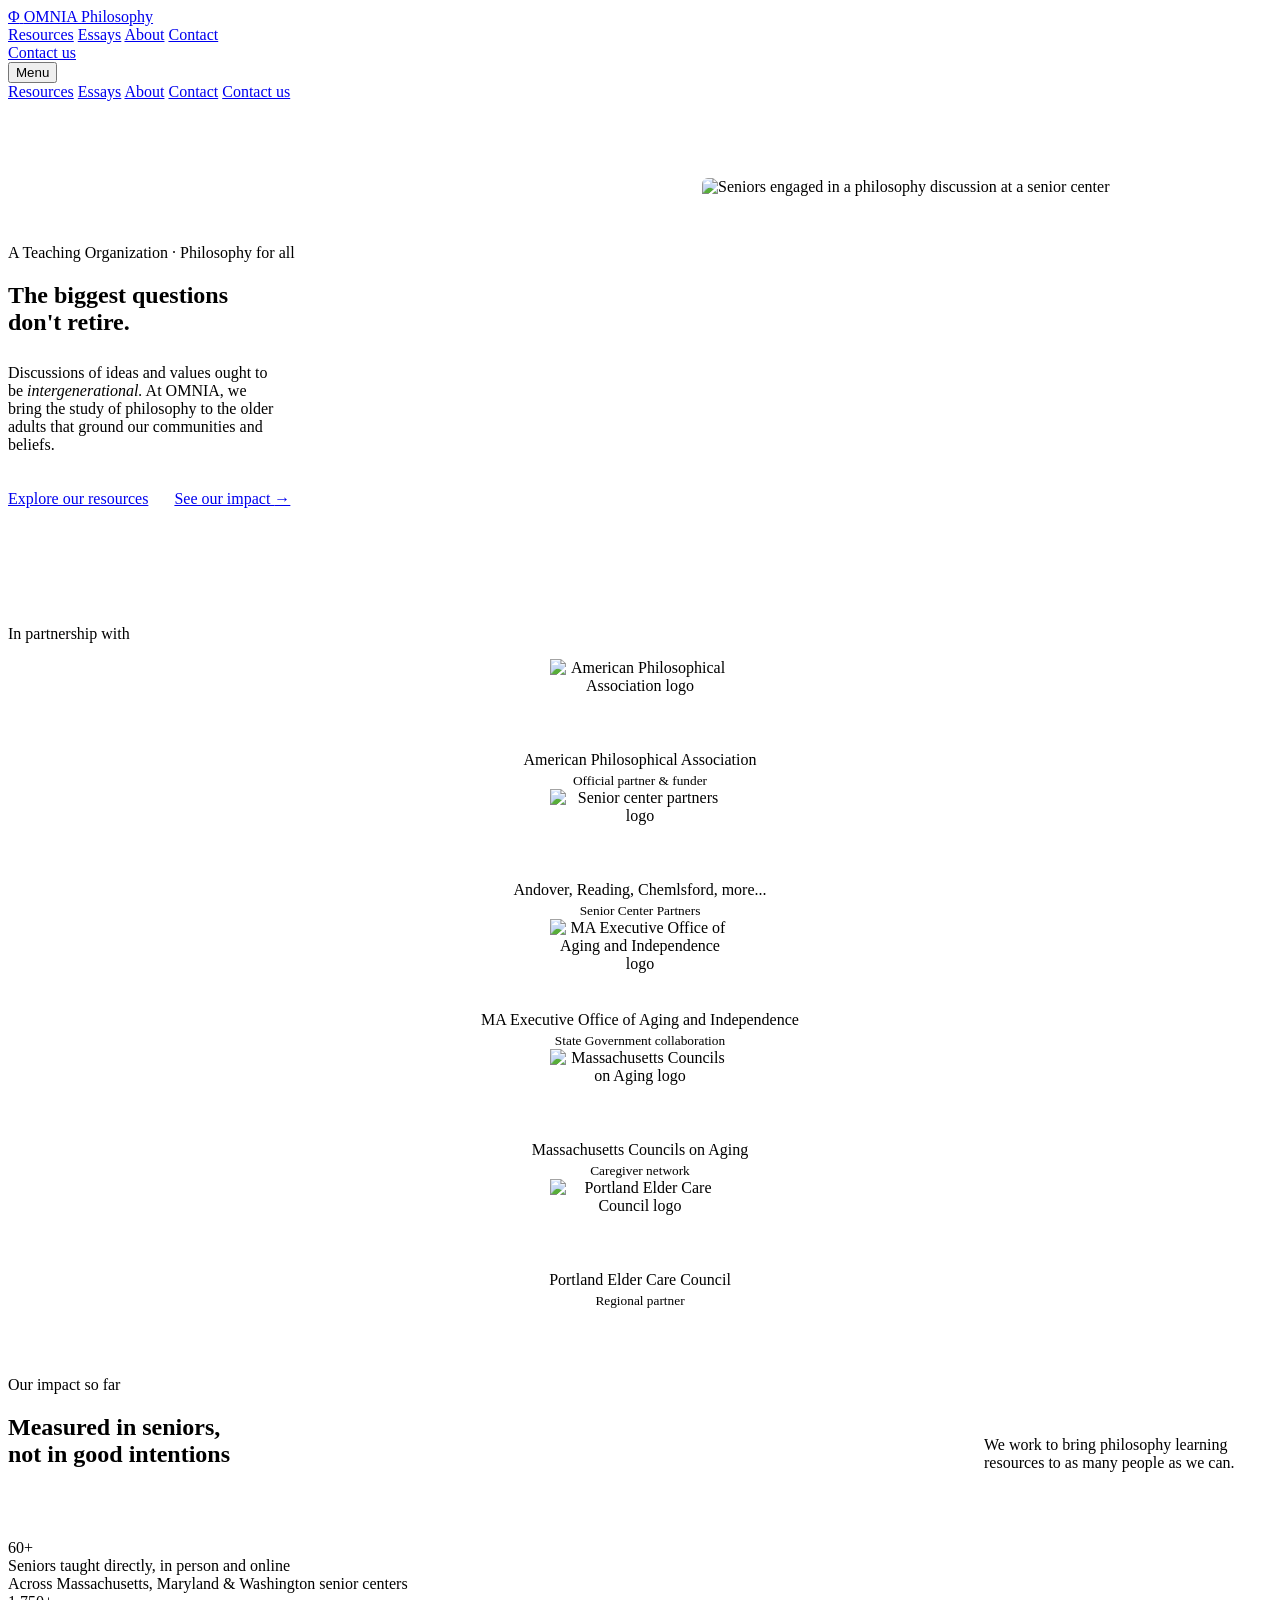
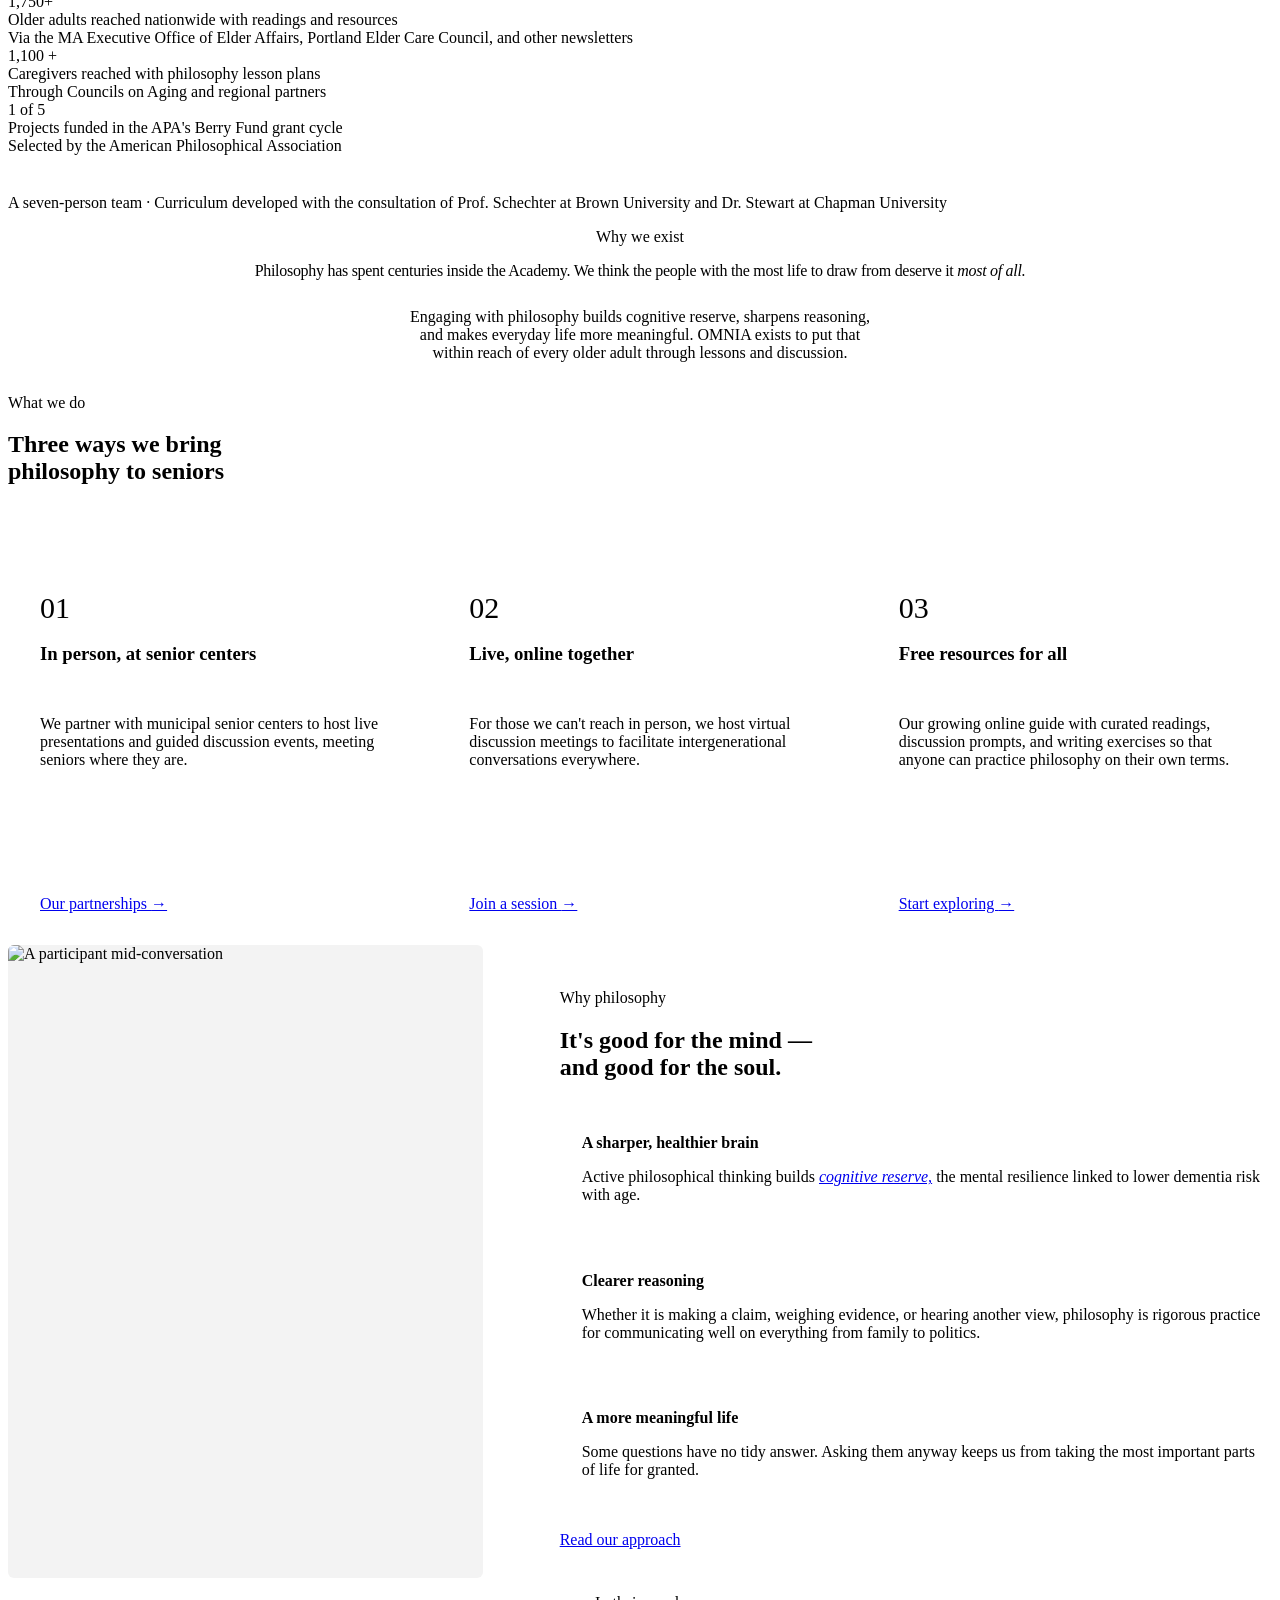
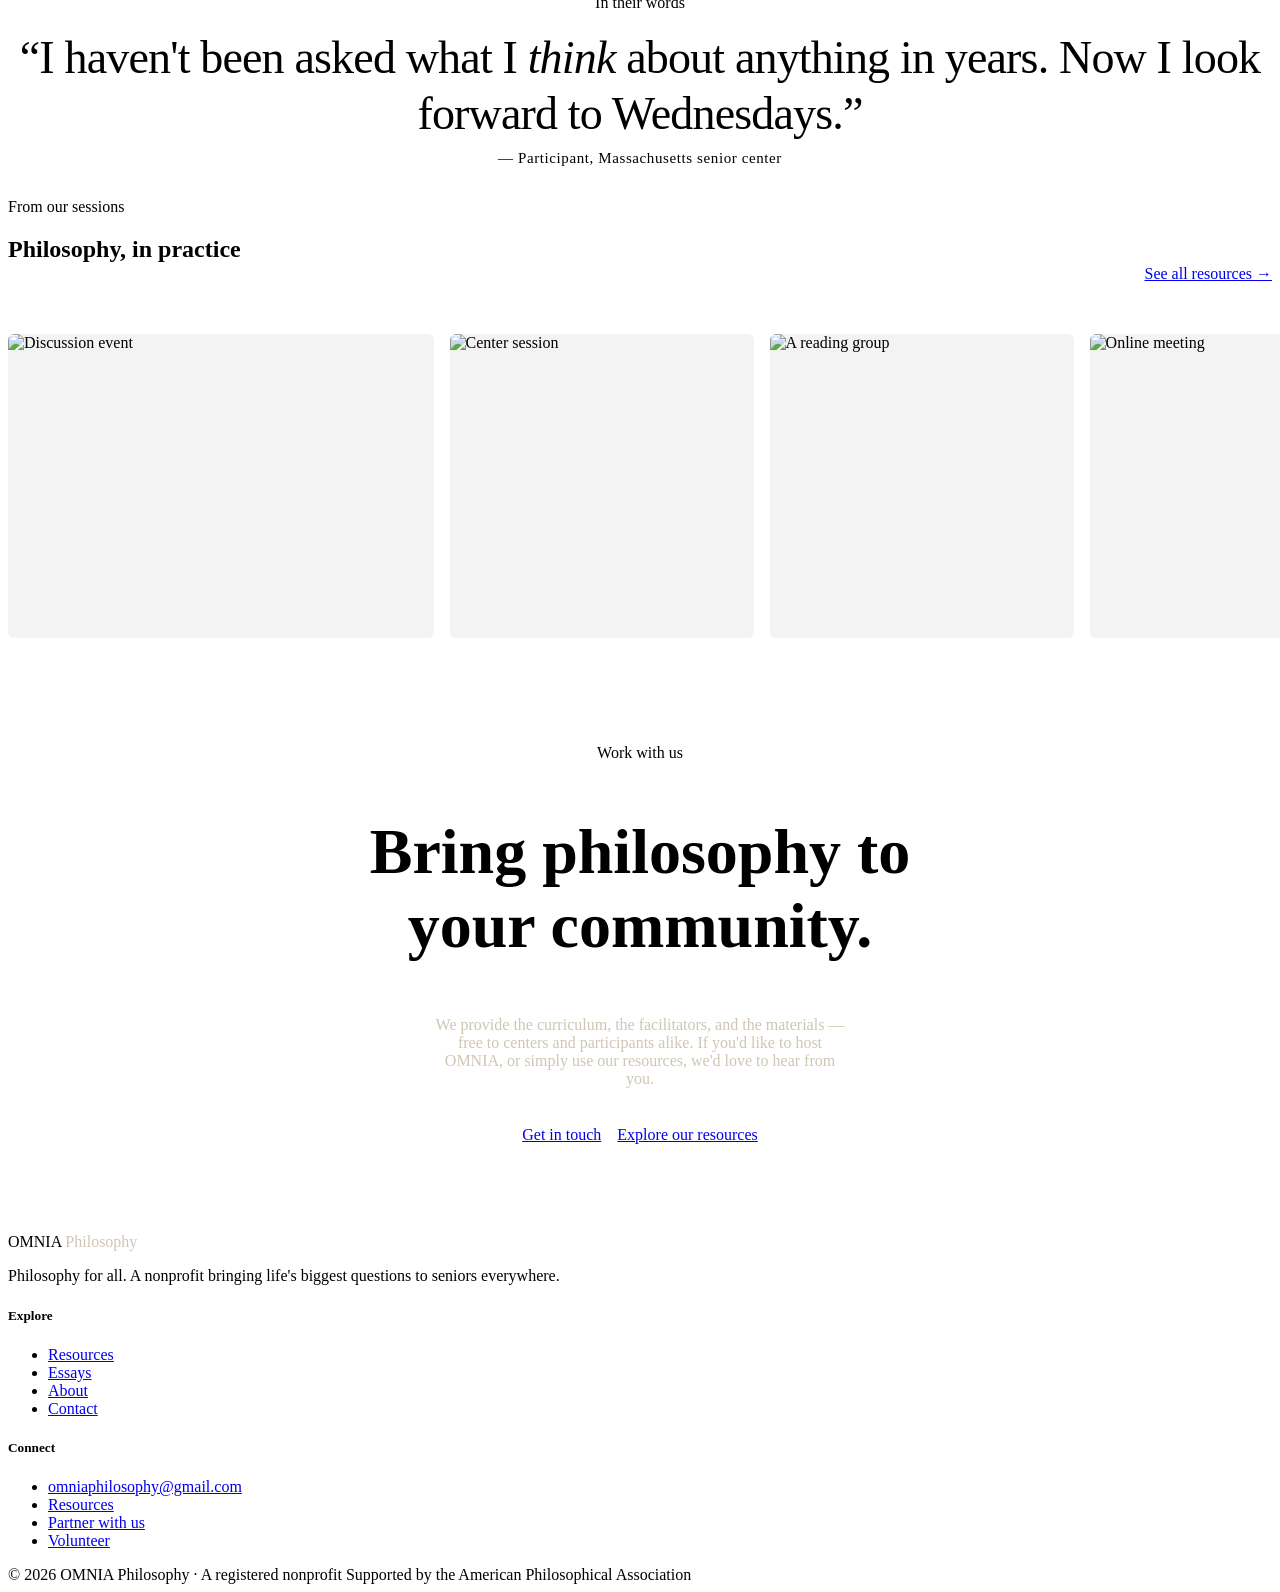
==== index.html @ b1950de5 "Add files via upload" ====
<!DOCTYPE html>
<html lang="en">
  <head>
    <meta charset="UTF-8" />
    <meta name="viewport" content="width=device-width, initial-scale=1.0" />
    <title>OMNIA Philosophy — Philosophy for All</title>
    <meta
      name="description"
      content="OMNIA is a nonprofit bringing philosophy to seniors — through senior-center discussions, live online courses, and free resources, in partnership with the American Philosophical Association."
    />
    <link rel="preconnect" href="https://fonts.googleapis.com" />
    <link rel="preconnect" href="https://fonts.gstatic.com" crossorigin />
    <link
      href="https://fonts.googleapis.com/css2?family=Newsreader:ital,opsz,wght@0,6..72,300..600;1,6..72,300..500&family=Jost:wght@300;400;500;600&display=swap"
      rel="stylesheet"
    />
    <link rel="stylesheet" href="assets/styles.css" />
  </head>
  <body>
    <script>
      document.documentElement.classList.add("js");
    </script>

    <!-- ============ NAV ============ -->
    <header class="nav">
      <div class="nav-inner">
        <a class="brand" href="index.html">
          <span class="brand-mark">Φ</span>
          <span class="brand-name"
            >OMNIA <span class="thin">Philosophy</span></span
          >
        </a>
        <nav class="nav-links">
          <a href="resources.html">Resources</a>
          <a href="essays.html">Essays</a>
          <a href="about.html">About</a>
          <a href="contact.html">Contact</a>
        </nav>
        <div class="nav-cta">
          <a href="contact.html" class="btn btn-primary">Contact us</a>
        </div>
        <button class="nav-toggle" data-menu-toggle aria-label="Open menu">
          Menu
        </button>
      </div>
      <div class="menu-panel" data-menu-panel>
        <div class="menu-inner">
          <a href="resources.html">Resources</a>
          <a href="essays.html">Essays</a>
          <a href="about.html">About</a>
          <a href="contact.html">Contact</a>
          <a href="contact.html" class="btn btn-primary">Contact us</a>
        </div>
      </div>
    </header>

    <main data-screen-label="Home">
      <!-- ============ HERO ============ -->
      <section class="section" style="padding-top: clamp(48px, 6vw, 84px)">
        <div class="wrap">
          <div class="hero-grid">
            <div class="hero-copy">
              <p class="eyebrow">
                A Teaching Organization · Philosophy for all
              </p>
              <h1 class="display">The biggest questions<br />don't retire.</h1>
              <p class="lede" style="margin-top: 28px; max-width: 34ch">
                Discussions of ideas and values ought to be
                <em> intergenerational.</em> At OMNIA, we bring the study of
                philosophy to the older adults that ground our communities and
                beliefs.
              </p>
              <div class="hero-actions">
                <a href="resources.html" class="btn btn-primary btn-lg"
                  >Explore our resources</a
                >
                <a href="#impact" class="btn btn-ghost btn-lg tag-link"
                  >See our impact <span class="arrow">→</span></a
                >
              </div>
            </div>
            <div class="hero-media">
              <div class="hero-media">
                <img
                  src="images/IMG_7648.jpeg"
                  alt="Seniors engaged in a philosophy discussion at a senior center"
                  style="
                    width: 100%;
                    aspect-ratio: 1.5/1;
                    object-fit: cover;
                    border-radius: 6px;
                    display: block;
                  "
                />
              </div>
            </div>
          </div>
        </div>
      </section>

      <!-- ============ PARTNER BAR ============ -->
      <section
        class="partners section-tight"
        style="padding-block: clamp(34px, 4vw, 52px)"
      >
        <div class="wrap">
          <p class="partners-label">In partnership with</p>
          <div class="partners-row">
            <!--
              TO ADD A LOGO: put the logo image file in your "images" folder,
              then change the src below to match its filename.
              PNG with a transparent background works best.
            -->
            <div class="partner-logo">
              <img
                class="partner-img"
                src="Images/American_Philosophical_Association_logo.svg"
                alt="American Philosophical Association logo"
              />
              <span class="partner-name"
                >American Philosophical Association</span
              >
              <small>Official partner &amp; funder</small>
            </div>
            <div class="partner-logo">
              <img
                class="partner-img"
                src="images/reading senior center logo.png"
                alt="Senior center partners logo"
              />
              <span class="partner-name"
                >Andover, Reading, Chemlsford, more...</span
              >
              <small>Senior Center Partners</small>
            </div>
            <div class="partner-logo">
              <img
                class="partner-img"
                src="images/executive office.png"
                alt="MA Executive Office of Aging and Independence logo"
              />
              <span class="partner-name"
                >MA Executive Office of Aging and Independence</span
              >
              <small>State Government collaboration</small>
            </div>
            <div class="partner-logo">
              <img
                class="partner-img"
                src="images/MCOA logo.png"
                alt="Massachusetts Councils on Aging logo"
              />
              <span class="partner-name">Massachusetts Councils on Aging</span>
              <small>Caregiver network</small>
            </div>
            <div class="partner-logo">
              <img
                class="partner-img"
                src="images/portland logo.png"
                alt="Portland Elder Care Council logo"
              />
              <span class="partner-name">Portland Elder Care Council</span>
              <small>Regional partner</small>
            </div>
          </div>
        </div>
      </section>

      <!-- ============ IMPACT METRICS ============ -->
      <section class="section bg-alt" id="impact">
        <div class="wrap">
          <div class="block-head" style="margin-bottom: clamp(32px, 4vw, 52px)">
            <div>
              <p class="eyebrow">Our impact so far</p>
              <h2 class="h2">
                Measured in seniors,<br />not in good intentions
              </h2>
            </div>
            <p class="body" style="max-width: 36ch; align-self: end">
              We work to bring philosophy learning resources to as many people
              as we can.
            </p>
          </div>
          <div class="metric-row reveal">
            <div class="metric">
              <div class="metric-num">60<span class="u">+</span></div>
              <div class="metric-label">
                Seniors taught directly, in person and online
              </div>
              <div class="metric-src">
                Across Massachusetts, Maryland &amp; Washington senior centers
              </div>
            </div>
            <div class="metric">
              <div class="metric-num">1,750<span class="u">+</span></div>
              <div class="metric-label">
                Older adults reached nationwide with readings and resources
              </div>
              <div class="metric-src">
                Via the MA Executive Office of Elder Affairs, Portland Elder
                Care Council, and other newsletters
              </div>
            </div>
            <div class="metric">
              <div class="metric-num">1,100 <span class="u">+</span></div>
              <div class="metric-label">
                Caregivers reached with philosophy lesson plans
              </div>
              <div class="metric-src">
                Through Councils on Aging and regional partners
              </div>
            </div>
            <div class="metric">
              <div class="metric-num">1 <span class="u">of</span> 5</div>
              <div class="metric-label">
                Projects funded in the APA's Berry Fund grant cycle
              </div>
              <div class="metric-src">
                Selected by the American Philosophical Association
              </div>
            </div>
          </div>
          <p
            class="body small"
            style="
              margin-top: clamp(28px, 3vw, 40px);
              color: var(--ink-3);
              font-family: var(--sans);
            "
          >
            A seven-person team · Curriculum developed with the consultation of
            Prof. Schechter at Brown University and Dr. Stewart at Chapman
            University
          </p>
        </div>
      </section>

      <!-- ============ MISSION STATEMENT ============ -->
      <section class="section">
        <div class="wrap-narrow" style="text-align: center">
          <p class="eyebrow center">Why we exist</p>
          <p class="h2 statement reveal">
            Philosophy has spent centuries inside the Academy. We think the
            people with the most life to draw from deserve it
            <em>most of all.</em>
          </p>
          <p
            class="body lede reveal"
            style="margin-top: 28px; max-width: 60ch; margin-inline: auto"
          >
            Engaging with philosophy builds cognitive reserve, sharpens
            reasoning, and makes everyday life more meaningful. OMNIA exists to
            put that within reach of every older adult through lessons and
            discussion.
          </p>
        </div>
      </section>

      <!-- ============ WHAT WE DO ============ -->
      <section class="section bg-alt">
        <div class="wrap">
          <div class="block-head">
            <div>
              <p class="eyebrow">What we do</p>
              <h2 class="h2">Three ways we bring<br />philosophy to seniors</h2>
            </div>
          </div>

          <div class="do-grid">
            <article class="do-card reveal">
              <span class="do-num serif-num">01</span>
              <h3 class="h4">In person, at senior centers</h3>
              <p class="body small">
                We partner with municipal senior centers to host live
                presentations and guided discussion events, meeting seniors
                where they are.
              </p>
              <a href="resources.html" class="tag-link small"
                >Our partnerships <span class="arrow">→</span></a
              >
            </article>
            <article class="do-card reveal">
              <span class="do-num serif-num">02</span>
              <h3 class="h4">Live, online together</h3>
              <p class="body small">
                For those we can't reach in person, we host virtual discussion
                meetings to facilitate intergenerational conversations
                everywhere.
              </p>
              <a href="resources.html" class="tag-link small"
                >Join a session <span class="arrow">→</span></a
              >
            </article>
            <article class="do-card reveal">
              <span class="do-num serif-num">03</span>
              <h3 class="h4">Free resources for all</h3>
              <p class="body small">
                Our growing online guide with curated readings, discussion
                prompts, and writing exercises so that anyone can practice
                philosophy on their own terms.
              </p>
              <a href="resources.html" class="tag-link small"
                >Start exploring <span class="arrow">→</span></a
              >
            </article>
          </div>
        </div>
      </section>

      <!-- ============ THE CASE / BENEFITS ============ -->
      <section class="section">
        <div class="wrap">
          <div class="case-grid">
            <div class="case-media">
              <!--
                TO ADD A PHOTO: put the image file in your "images" folder,
                then change the src below to match its filename.
              -->
              <img
                class="photo"
                src="Images/Screenshot 2026-06-14 at 2.28.41 PM.png"
                alt="A participant mid-conversation"
                style="aspect-ratio: 3/4"
              />
            </div>
            <div class="case-copy">
              <p class="eyebrow">Why philosophy</p>
              <h2 class="h2" style="margin-bottom: 10px">
                It's good for the mind —<br />and good for the soul.
              </h2>
              <div class="case-list">
                <div class="case-item reveal">
                  <h4 class="h4">A sharper, healthier brain</h4>
                  <p class="body">
                    Active philosophical thinking builds
                    <em
                      ><a
                        href="https://pmc.ncbi.nlm.nih.gov/articles/PMC3024591/"
                        >cognitive reserve,</a
                      ></em
                    >
                    the mental resilience linked to lower dementia risk with
                    age.
                  </p>
                </div>
                <div class="case-item reveal">
                  <h4 class="h4">Clearer reasoning</h4>
                  <p class="body">
                    Whether it is making a claim, weighing evidence, or hearing
                    another view, philosophy is rigorous practice for
                    communicating well on everything from family to politics.
                  </p>
                </div>
                <div class="case-item reveal">
                  <h4 class="h4">A more meaningful life</h4>
                  <p class="body">
                    Some questions have no tidy answer. Asking them anyway keeps
                    us from taking the most important parts of life for granted.
                  </p>
                </div>
              </div>
              <a
                href="resources.html"
                class="btn btn-outline"
                style="margin-top: 8px"
                >Read our approach</a
              >
            </div>
          </div>
        </div>
      </section>

      <!-- ============ PULL QUOTE ============ -->
      <section class="section bg-ink">
        <div class="wrap-narrow" style="text-align: center">
          <p class="eyebrow center" style="color: var(--clay-soft)">
            In their words
          </p>
          <blockquote class="pull">
            “I haven't been asked what I <em>think</em> about anything in years.
            Now I look forward to Wednesdays.”
          </blockquote>
          <p
            class="muted"
            style="
              font-family: var(--sans);
              font-size: 15px;
              letter-spacing: 0.04em;
              margin-top: 8px;
            "
          >
            — Participant, Massachusetts senior center
          </p>
        </div>
      </section>

      <!-- ============ GALLERY STRIP ============ -->
      <section class="section">
        <div class="wrap">
          <div class="block-head">
            <div>
              <p class="eyebrow">From our sessions</p>
              <h2 class="h2">Philosophy, in practice</h2>
            </div>
            <a href="resources.html" class="tag-link" style="align-self: end"
              >See all resources <span class="arrow">→</span></a
            >
          </div>
          <!--
            TO ADD GALLERY PHOTOS: put each image file in your "images" folder,
            then change the src on each <img> below to match its filename.
          -->
          <div class="gallery">
            <img
              class="photo"
              src="Images/Screenshot 2026-06-14 at 2.22.50 PM.png"
              alt="Discussion event"
              style="aspect-ratio: 1.4/1"
            />
            <img
              class="photo"
              src="Images/Screenshot 2026-06-14 at 2.11.15 PM.png"
              alt="Center session"
              style="aspect-ratio: 1/1"
            />
            <img
              class="photo"
              src="Images/IMG_7245.jpeg"
              alt="A reading group"
              style="aspect-ratio: 1/1"
            />
            <img
              class="photo"
              src="Images/Screenshot 2026-06-14 at 2.17.18 PM.png"
              alt="Online meeting"
              style="aspect-ratio: 1/0.7"
            />
          </div>
        </div>
      </section>

      <!-- ============ SUPPORT CTA ============ -->
      <section class="section">
        <div class="wrap">
          <div class="cta">
            <p class="eyebrow center" style="color: var(--clay-soft)">
              Work with us
            </p>
            <h2
              class="display"
              style="
                font-size: clamp(38px, 5vw, 68px);
                max-width: 18ch;
                margin-inline: auto;
              "
            >
              Bring philosophy to your community.
            </h2>
            <p
              class="lede"
              style="color: #cfc6b4; max-width: 52ch; margin: 26px auto 0"
            >
              We provide the curriculum, the facilitators, and the materials —
              free to centers and participants alike. If you'd like to host
              OMNIA, or simply use our resources, we'd love to hear from you.
            </p>
            <div class="cta-actions">
              <a href="contact.html" class="btn btn-primary btn-lg"
                >Get in touch</a
              >
              <a href="resources.html" class="btn btn-outline on-ink btn-lg"
                >Explore our resources</a
              >
            </div>
          </div>
        </div>
      </section>
    </main>

    <!-- ============ FOOTER ============ -->
    <footer class="footer">
      <div class="wrap">
        <div class="footer-grid">
          <div>
            <div class="footer-brand-name">
              OMNIA
              <span style="font-weight: 300; color: #cfc6b4">Philosophy</span>
            </div>
            <p class="footer-tag">
              Philosophy for all. A nonprofit bringing life's biggest questions
              to seniors everywhere.
            </p>
          </div>
          <div>
            <h5>Explore</h5>
            <ul>
              <li><a href="resources.html">Resources</a></li>
              <li><a href="essays.html">Essays</a></li>
              <li><a href="about.html">About</a></li>
              <li><a href="contact.html">Contact</a></li>
            </ul>
          </div>
          <div>
            <h5>Connect</h5>
            <ul>
              <li>
                <a href="mailto:omniaphilosophy@gmail.com"
                  >omniaphilosophy@gmail.com</a
                >
              </li>
              <li><a href="resources.html">Resources</a></li>
              <li><a href="contact.html">Partner with us</a></li>
              <li><a href="contact.html">Volunteer</a></li>
            </ul>
          </div>
        </div>
        <div class="footer-bottom">
          <span>© 2026 OMNIA Philosophy · A registered nonprofit</span>
          <span>Supported by the American Philosophical Association</span>
        </div>
      </div>
    </footer>

    <style>
      /* ---- Home-specific layout ---- */
      .hero-grid {
        display: grid;
        grid-template-columns: 1.05fr 0.95fr;
        gap: clamp(32px, 5vw, 72px);
        align-items: center;
      }
      .hero-actions {
        display: flex;
        align-items: center;
        gap: 26px;
        margin-top: 36px;
        flex-wrap: wrap;
      }
      .hero-media {
        position: relative;
      }

      /* ---- Reusable photo styling (gallery + case portrait) ----
         Any <img class="photo"> gets cropped neatly and rounded.
         The soft background shows as a placeholder until an image is added. */
      .photo {
        width: 100%;
        object-fit: cover;
        border-radius: 6px;
        display: block;
        background: rgba(33, 29, 23, 0.05);
      }

      /* ---- Partner logos ---- */
      .partners .partner-logo {
        display: flex;
        flex-direction: column;
        align-items: center;
        text-align: center;
        gap: 4px;
      }
      .partner-img {
        width: 100%;
        max-width: 180px;
        height: 80px;
        object-fit: contain;
        display: block;
        margin-bottom: 8px;
      }
      .partner-name {
        display: block;
      }

      .stats {
        display: grid;
        grid-template-columns: repeat(4, 1fr);
        gap: clamp(24px, 3vw, 48px);
      }
      .stat-num {
        font-size: clamp(40px, 4.4vw, 60px);
        line-height: 1;
        letter-spacing: -0.02em;
        color: var(--ink);
      }
      .stat-label {
        font-family: var(--sans);
        font-size: 15px;
        line-height: 1.4;
        color: var(--ink-2);
        margin-top: 12px;
        max-width: 22ch;
      }

      .statement {
        letter-spacing: -0.018em;
      }
      .statement em {
        color: var(--clay);
      }

      .block-head {
        display: flex;
        justify-content: space-between;
        align-items: flex-start;
        gap: 40px;
        margin-bottom: clamp(36px, 4vw, 56px);
        flex-wrap: wrap;
      }

      .do-grid {
        display: grid;
        grid-template-columns: repeat(3, 1fr);
        gap: 24px;
      }
      .do-card {
        background: var(--card);
        border: 1px solid var(--line);
        border-radius: 8px;
        padding: 36px 32px 32px;
        display: flex;
        flex-direction: column;
        gap: 16px;
        min-height: 320px;
        transition: transform 0.25s ease, box-shadow 0.25s ease;
      }
      .do-card:hover {
        transform: translateY(-4px);
        box-shadow: 0 18px 40px -28px rgba(33, 29, 23, 0.4);
      }
      .do-num {
        font-size: 30px;
        color: var(--clay);
        line-height: 1;
      }
      .do-card h3 {
        margin-top: 4px;
      }
      .do-card .tag-link {
        margin-top: auto;
      }

      .case-grid {
        display: grid;
        grid-template-columns: 0.8fr 1.2fr;
        gap: clamp(36px, 6vw, 88px);
        align-items: center;
      }
      .case-list {
        display: grid;
        gap: 30px;
        margin: 32px 0 36px;
      }
      .case-item {
        padding-left: 22px;
        border-left: 2px solid var(--clay-soft);
      }
      .case-item h4 {
        margin-bottom: 8px;
      }
      .case-item em {
        color: var(--clay);
      }

      .pull {
        font-family: var(--serif);
        font-size: clamp(28px, 3.8vw, 46px);
        line-height: 1.22;
        letter-spacing: -0.018em;
        margin: 18px 0 0;
        color: var(--paper);
      }
      .pull em {
        color: var(--clay-soft);
      }

      .gallery {
        display: grid;
        grid-template-columns: repeat(4, 1fr);
        gap: 16px;
      }

      .cta {
        background: var(--ink);
        color: var(--paper);
        border-radius: 14px;
        padding: clamp(48px, 7vw, 96px) clamp(24px, 5vw, 80px);
        text-align: center;
      }
      .cta .display {
        color: var(--paper);
      }
      .cta-actions {
        display: flex;
        gap: 16px;
        justify-content: center;
        margin-top: 38px;
        flex-wrap: wrap;
      }

      @media (max-width: 920px) {
        .hero-grid {
          grid-template-columns: 1fr;
        }
        .hero-media {
          order: -1;
        }
        .hero-media image-slot {
          aspect-ratio: 16/10 !important;
        }
        .case-grid {
          grid-template-columns: 1fr;
        }
        .case-media {
          max-width: 460px;
        }
        .do-grid {
          grid-template-columns: 1fr;
        }
        .stats {
          grid-template-columns: repeat(2, 1fr);
          gap: 32px 24px;
        }
        .gallery {
          grid-template-columns: repeat(2, 1fr);
        }
      }
      @media (max-width: 520px) {
        .stats {
          grid-template-columns: 1fr;
        }
        .gallery {
          grid-template-columns: 1fr 1fr;
        }
      }
    </style>

    <script src="image-slot.js"></script>
    <script src="assets/site.js"></script>
  </body>
</html>
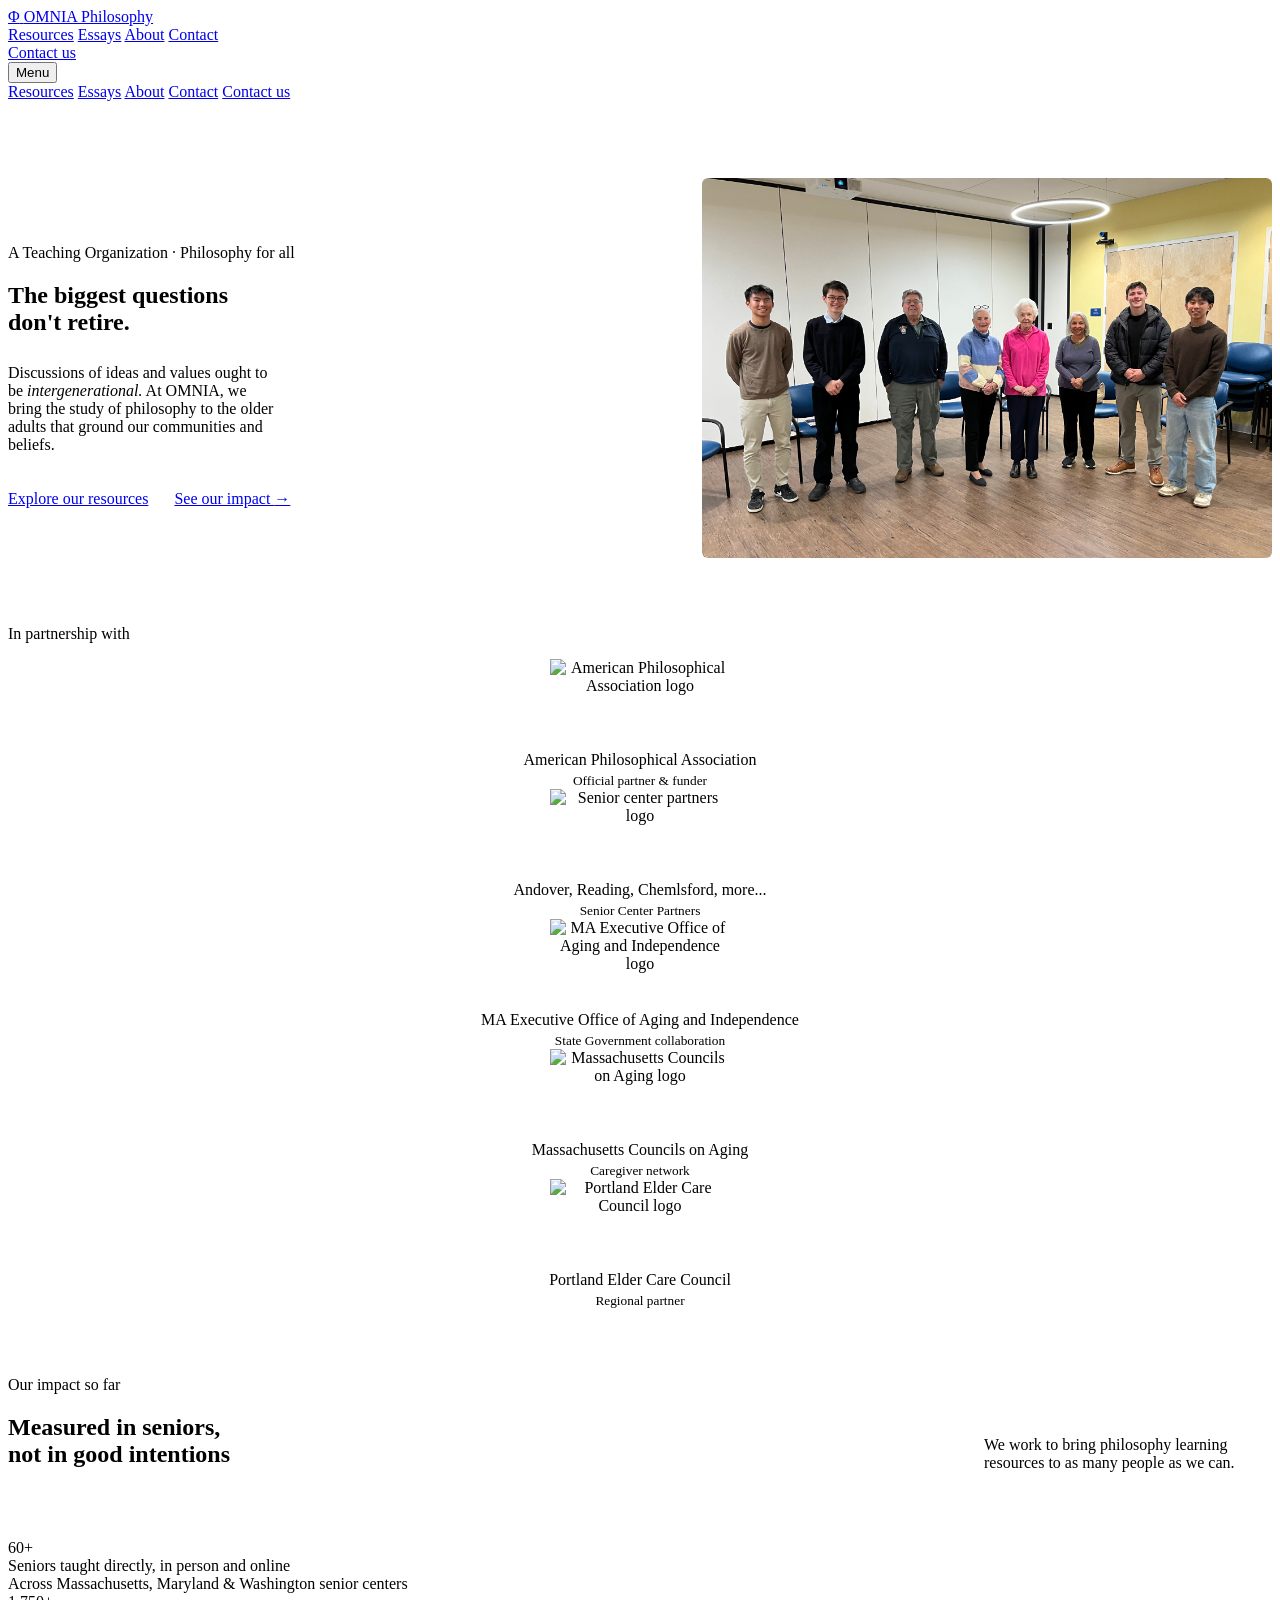
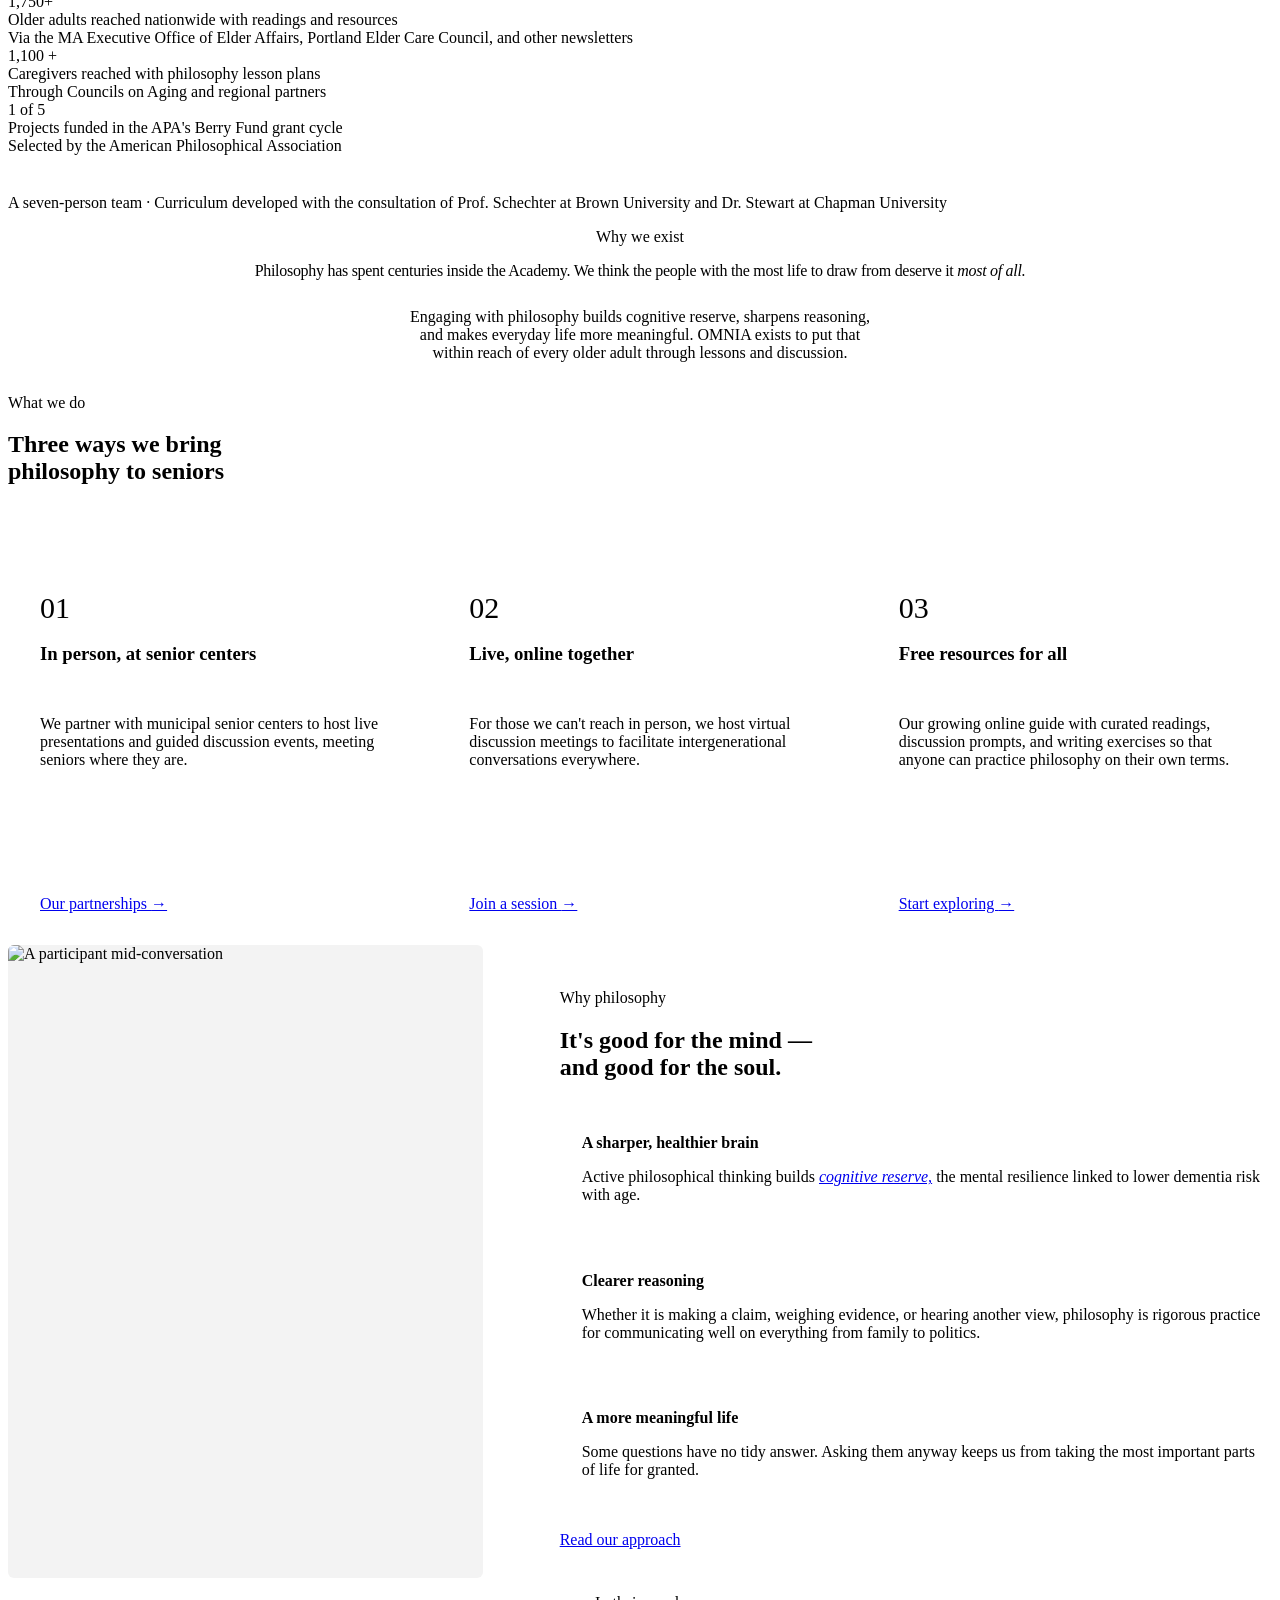
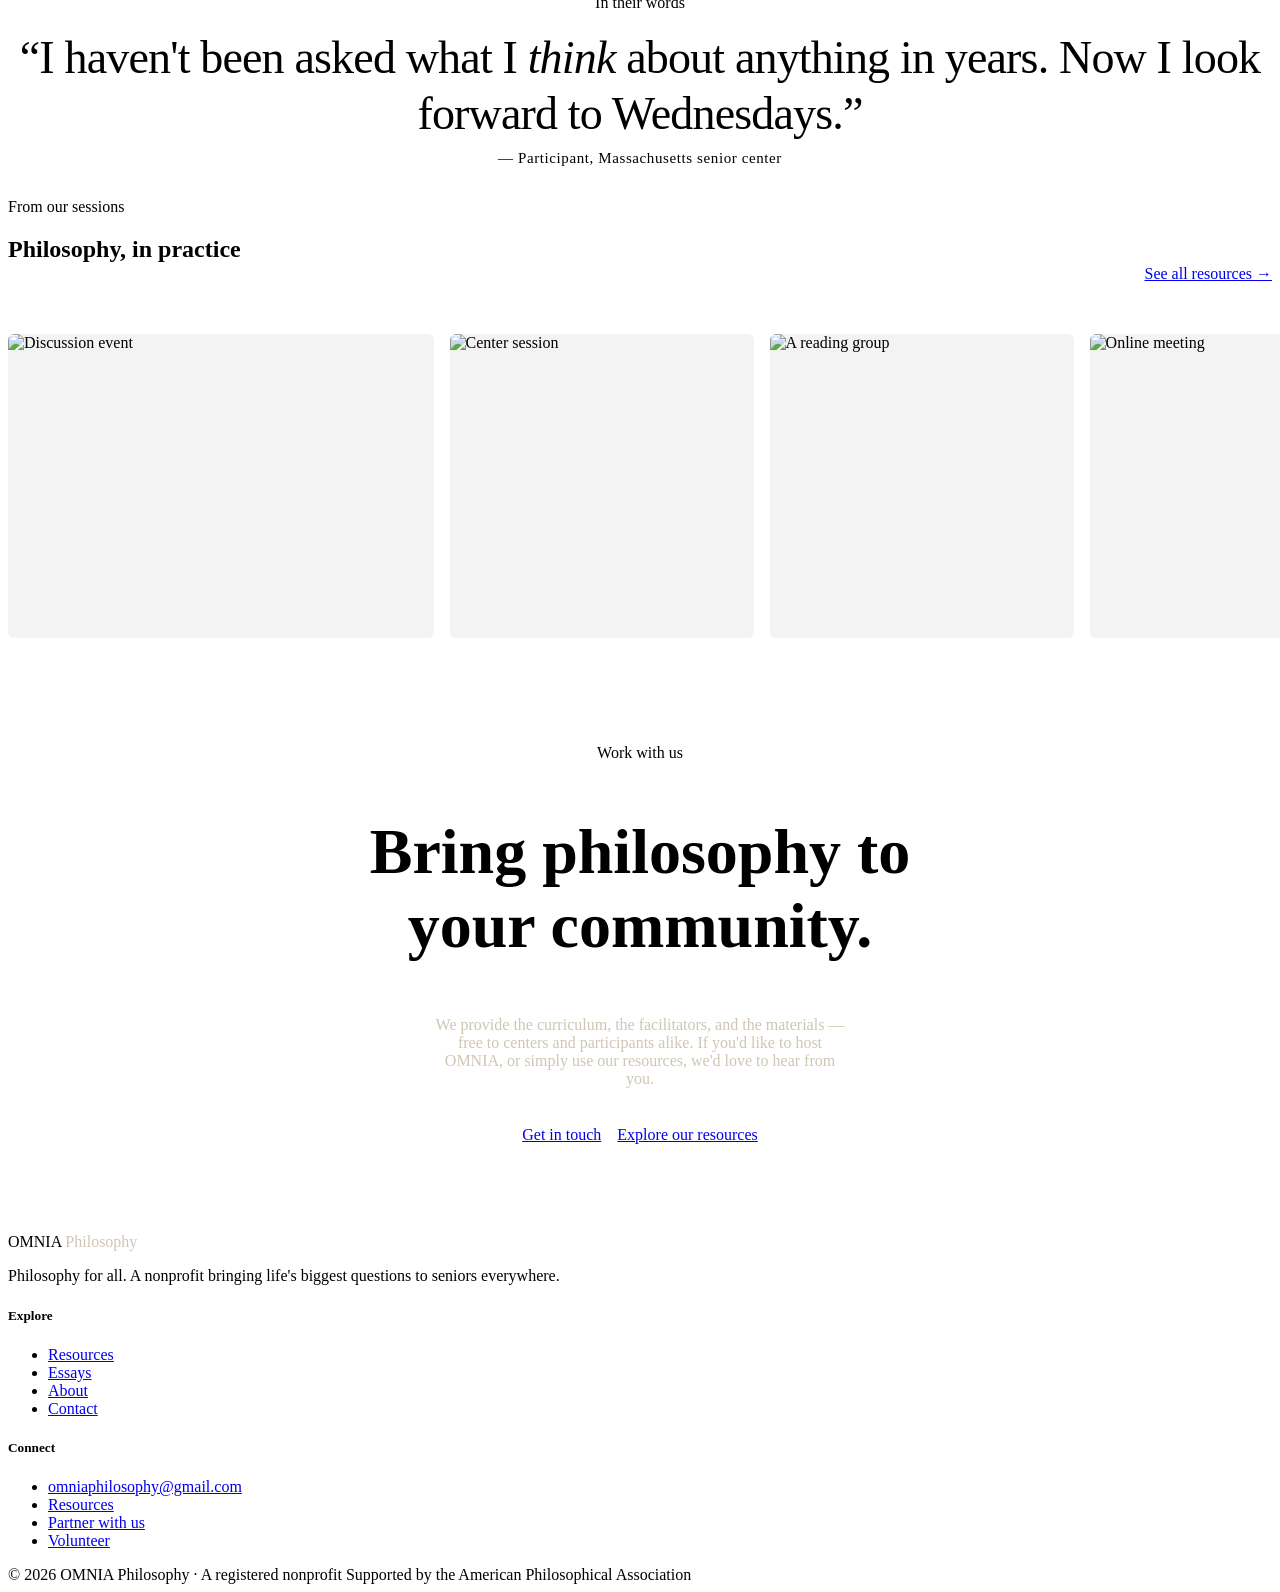
==== commit 24853bf9: "Update index.html" ====
--- a/index.html
+++ b/index.html
@@ -106,11 +106,7 @@
         <div class="wrap">
           <p class="partners-label">In partnership with</p>
           <div class="partners-row">
-            <!--
-              TO ADD A LOGO: put the logo image file in your "images" folder,
-              then change the src below to match its filename.
-              PNG with a transparent background works best.
-            -->
+       
             <div class="partner-logo">
               <img
                 class="partner-img"
@@ -318,7 +314,7 @@
               -->
               <img
                 class="photo"
-                src="Images/Screenshot 2026-06-14 at 2.28.41 PM.png"
+                src="Images/screenshot-2026-06-14-2-28-41.png"
                 alt="A participant mid-conversation"
                 style="aspect-ratio: 3/4"
               />
@@ -413,13 +409,13 @@
           <div class="gallery">
             <img
               class="photo"
-              src="Images/Screenshot 2026-06-14 at 2.22.50 PM.png"
+              src="Images/screenshot-2026-06-14-2-22-50.png"
               alt="Discussion event"
               style="aspect-ratio: 1.4/1"
             />
             <img
               class="photo"
-              src="Images/Screenshot 2026-06-14 at 2.11.15 PM.png"
+              src="Images/screenshot-2026-06-14-2-11-15.png"
               alt="Center session"
               style="aspect-ratio: 1/1"
             />
@@ -431,7 +427,7 @@
             />
             <img
               class="photo"
-              src="Images/Screenshot 2026-06-14 at 2.17.18 PM.png"
+              src="Images/screenshot-2026-06-14-2-17-18.png"
               alt="Online meeting"
               style="aspect-ratio: 1/0.7"
             />
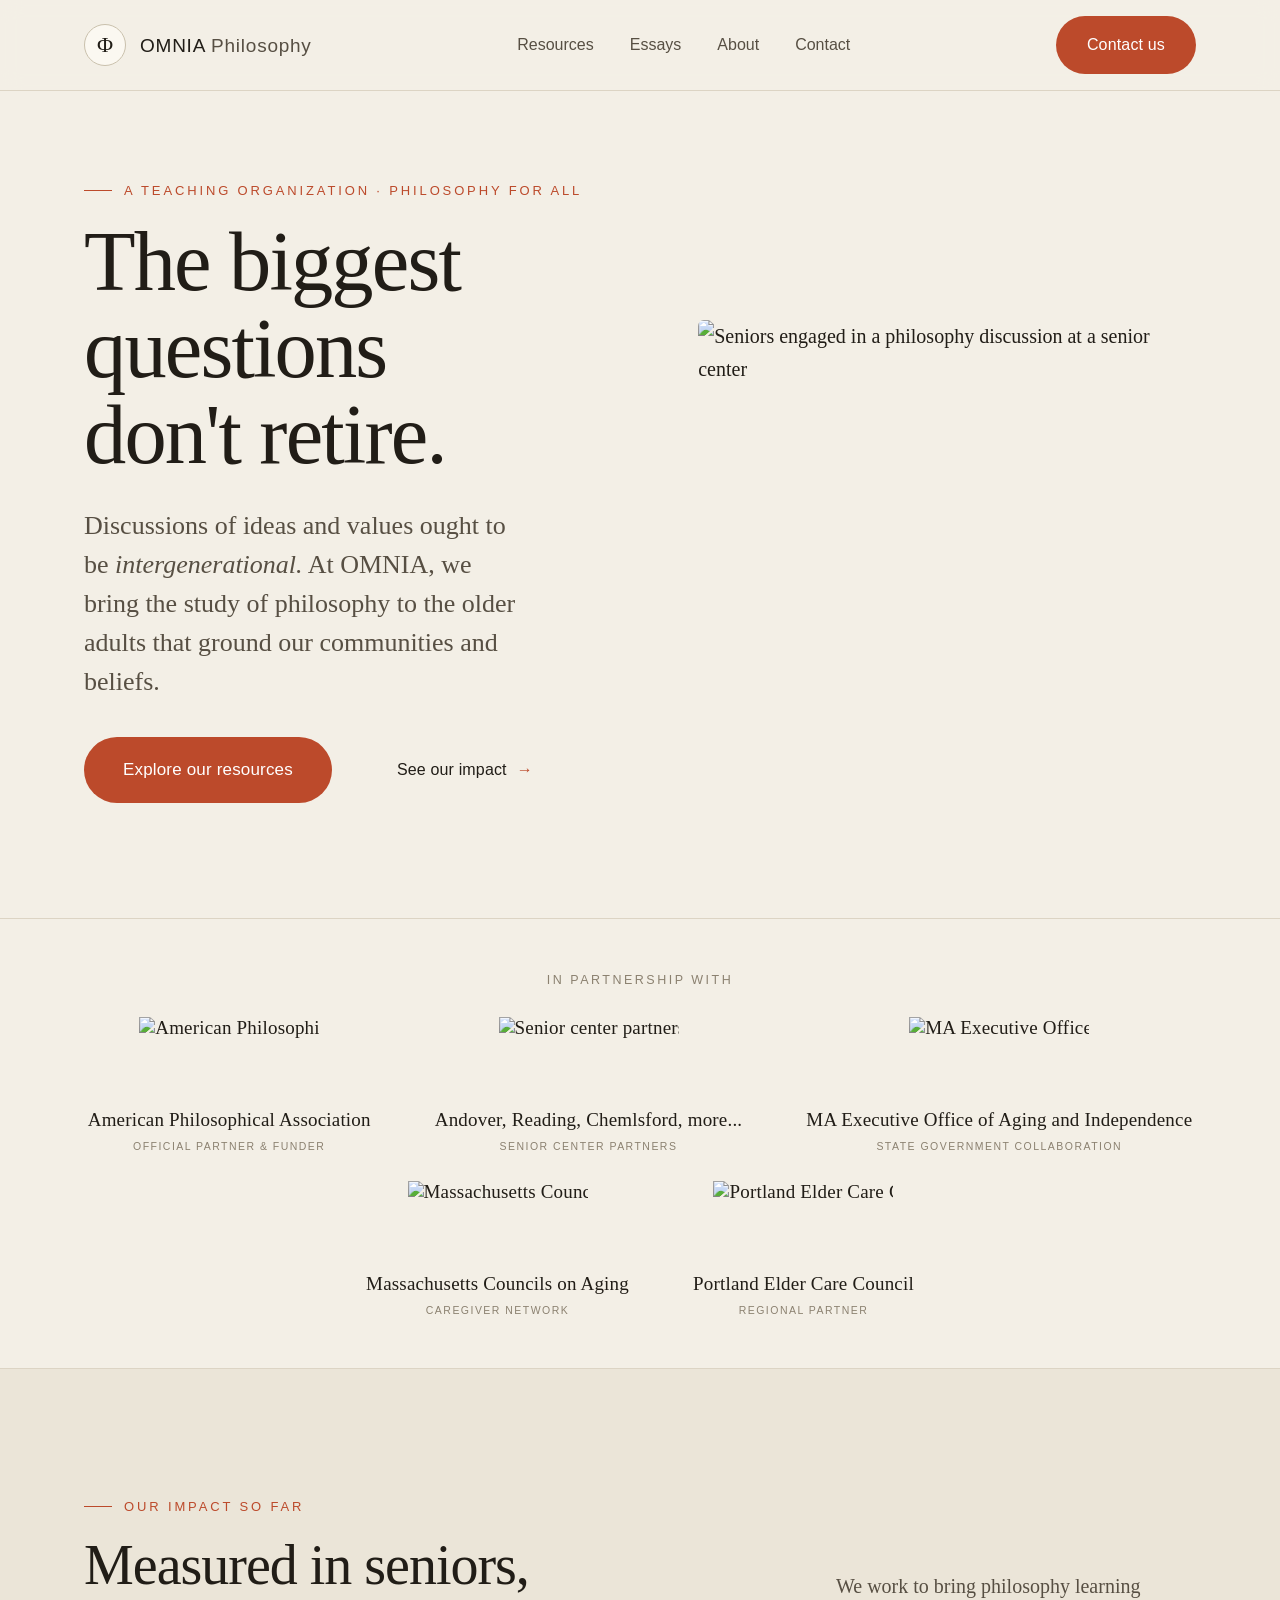
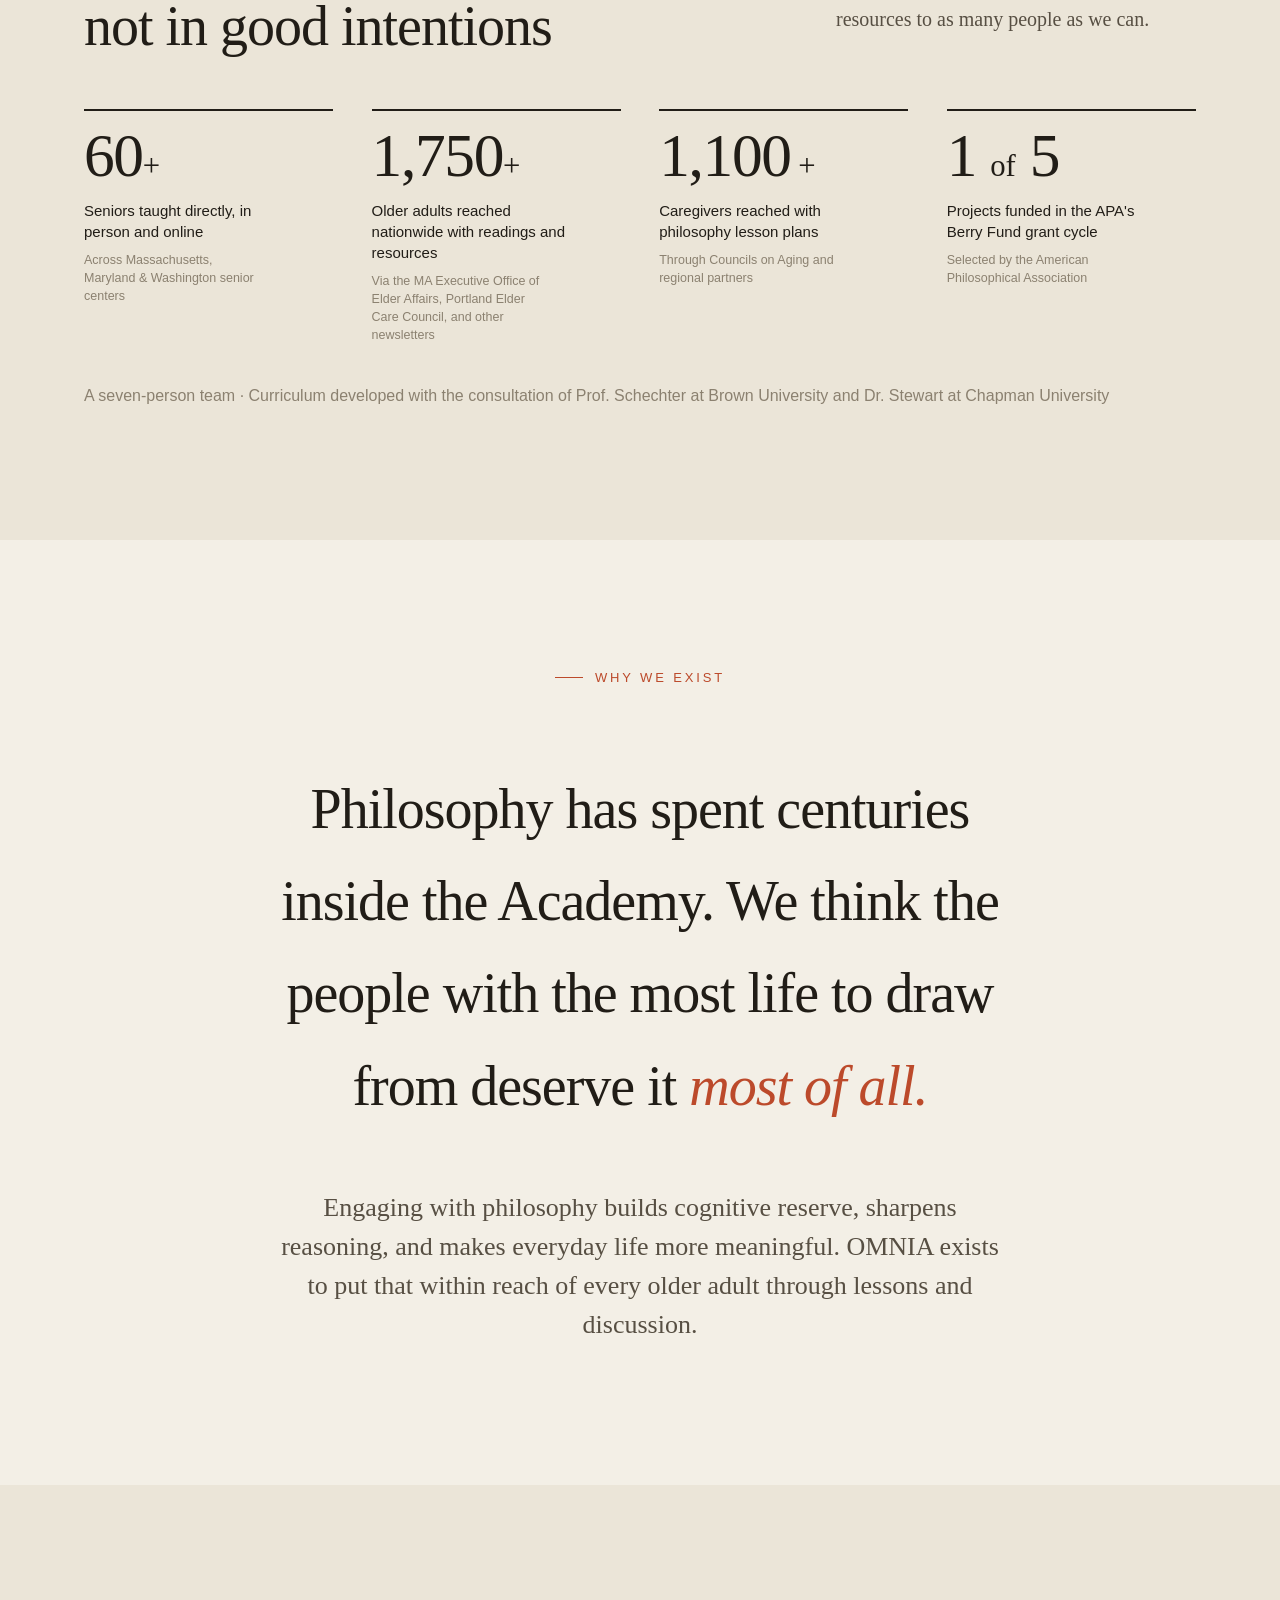
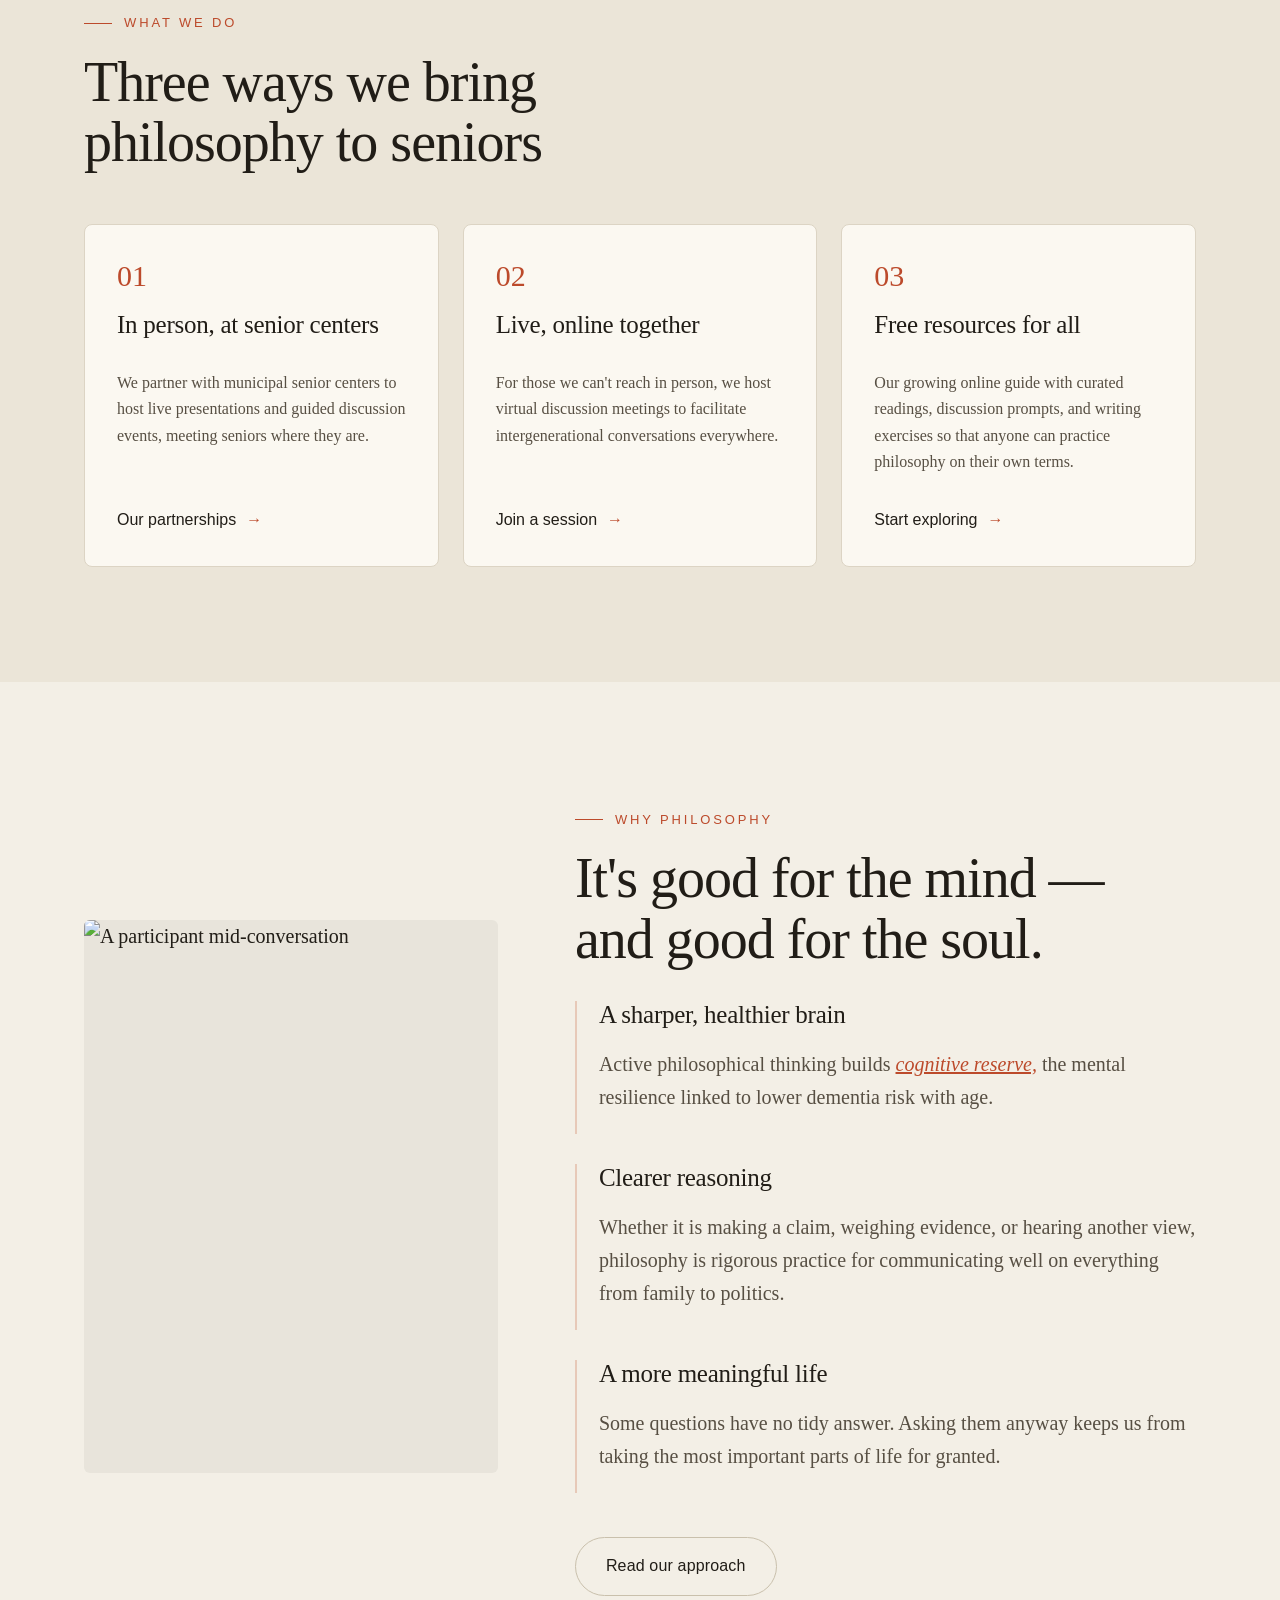
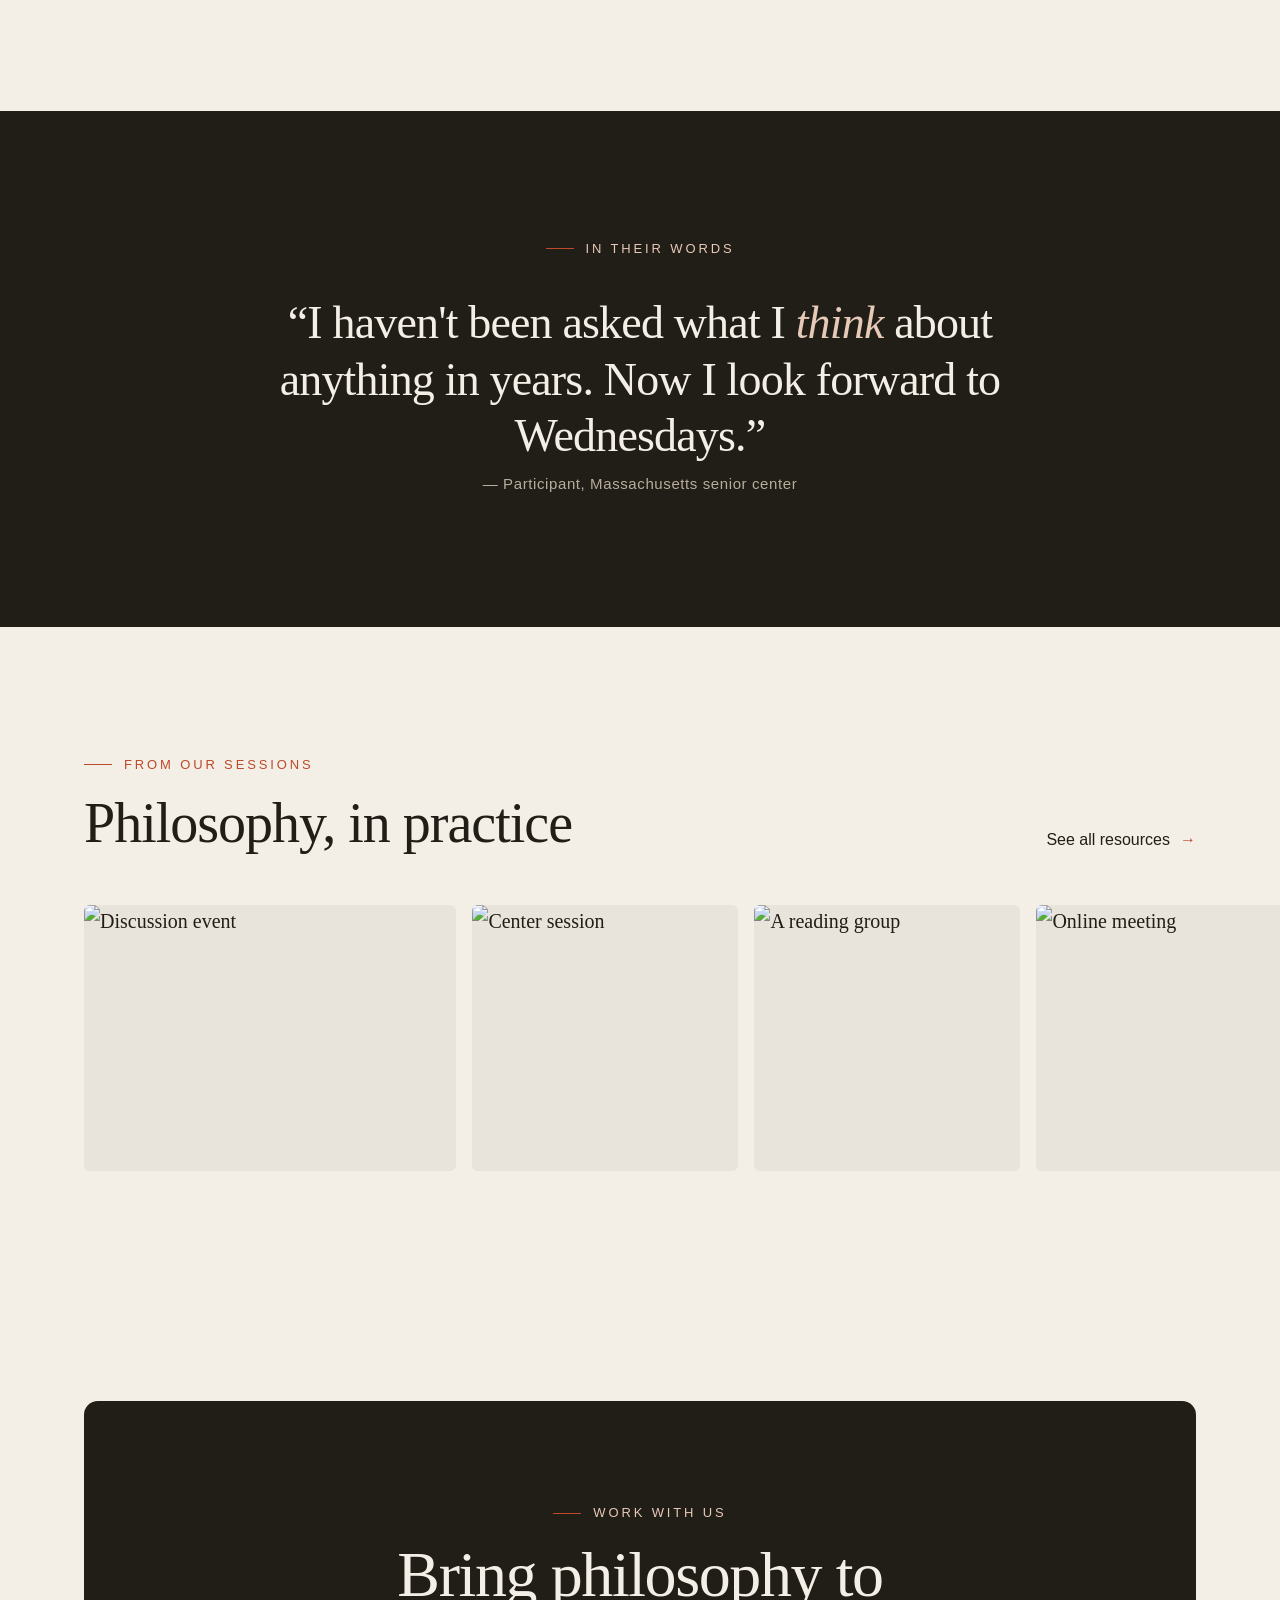
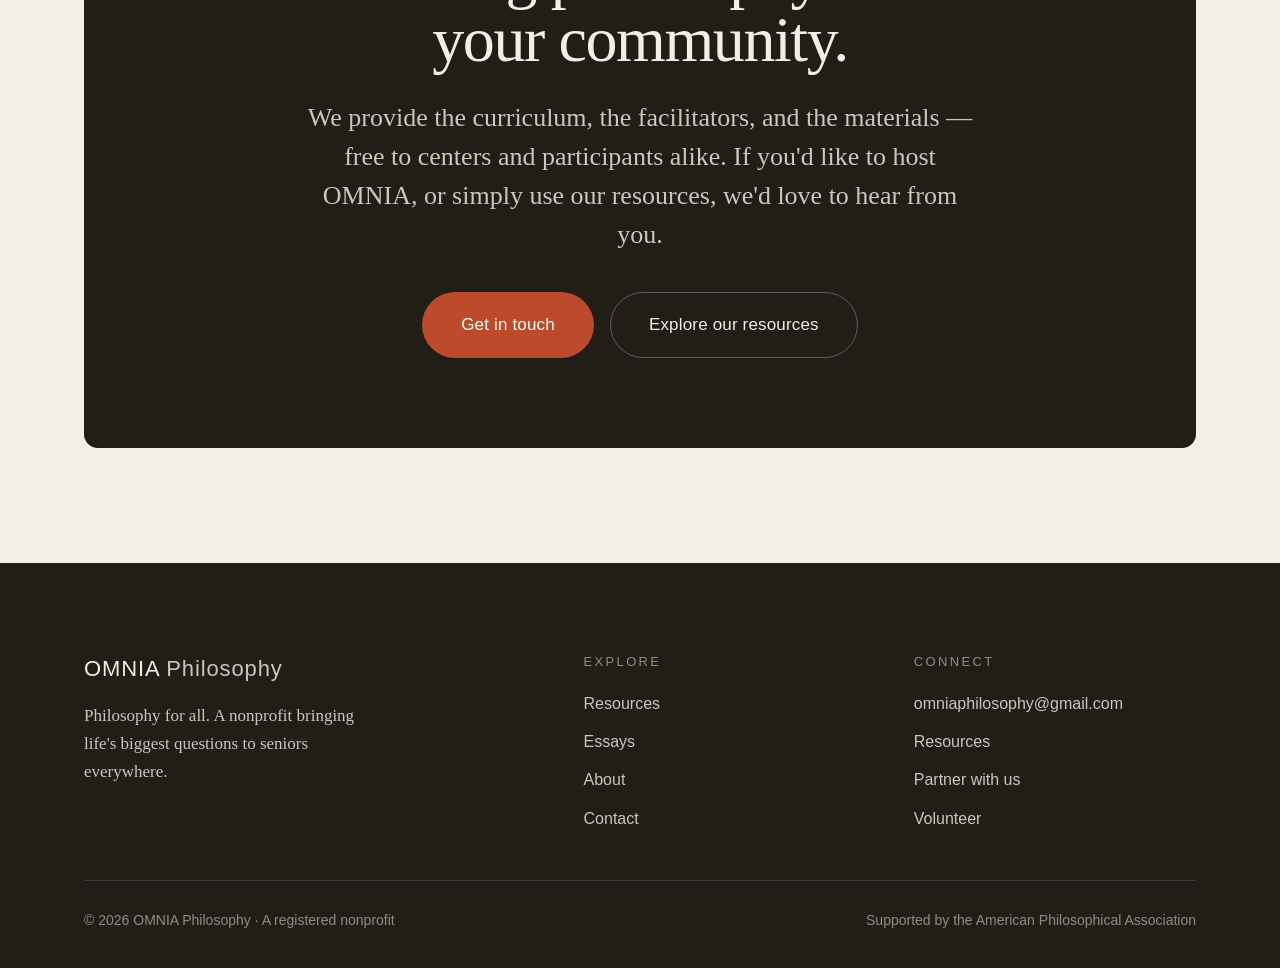
==== commit ef92895a: "Update index.html" ====
--- a/index.html
+++ b/index.html
@@ -82,7 +82,7 @@
             <div class="hero-media">
               <div class="hero-media">
                 <img
-                  src="images/IMG_7648.jpeg"
+                  src="Images/IMG_7648.jpeg"
                   alt="Seniors engaged in a philosophy discussion at a senior center"
                   style="
                     width: 100%;
@@ -106,7 +106,11 @@
         <div class="wrap">
           <p class="partners-label">In partnership with</p>
           <div class="partners-row">
-       
+            <!--
+              TO ADD A LOGO: put the logo image file in your "images" folder,
+              then change the src below to match its filename.
+              PNG with a transparent background works best.
+            -->
             <div class="partner-logo">
               <img
                 class="partner-img"
@@ -121,7 +125,7 @@
             <div class="partner-logo">
               <img
                 class="partner-img"
-                src="images/reading senior center logo.png"
+                src="Images/reading-senior-center-logo.png"
                 alt="Senior center partners logo"
               />
               <span class="partner-name"
@@ -132,7 +136,7 @@
             <div class="partner-logo">
               <img
                 class="partner-img"
-                src="images/executive office.png"
+                src="Images/executive-office.png"
                 alt="MA Executive Office of Aging and Independence logo"
               />
               <span class="partner-name"
@@ -143,7 +147,7 @@
             <div class="partner-logo">
               <img
                 class="partner-img"
-                src="images/MCOA logo.png"
+                src="Images/mcoa-logo.png"
                 alt="Massachusetts Councils on Aging logo"
               />
               <span class="partner-name">Massachusetts Councils on Aging</span>
@@ -152,7 +156,7 @@
             <div class="partner-logo">
               <img
                 class="partner-img"
-                src="images/portland logo.png"
+                src="Images/portland-logo.png"
                 alt="Portland Elder Care Council logo"
               />
               <span class="partner-name">Portland Elder Care Council</span>
--- a/assets/styles.css
+++ b/assets/styles.css
@@ -0,0 +1,313 @@
+/* ============================================================
+   OMNIA Philosophy — Design System
+   Warm cream paper · ink · single terracotta accent (ties to APA)
+   Type: Newsreader (literary serif) + Jost (geometric sans, echoes wordmark)
+   ============================================================ */
+
+:root{
+  /* paper & ink */
+  --paper:    #F3EFE6;
+  --paper-2:  #EBE5D8;   /* alt section bg */
+  --card:     #FBF8F1;   /* warm white cards */
+  --ink:      #211D17;   /* near-black warm */
+  --ink-2:    #574F43;   /* body text */
+  --ink-3:    #8B8170;   /* muted labels */
+  --line:     #DCD4C4;   /* hairlines */
+  --line-2:   #C9C0AC;
+
+  /* accent */
+  --clay:      #BC4A2B;
+  --clay-deep: #97361C;
+  --clay-soft: #E7C9B8;
+
+  /* type */
+  --serif: "Newsreader", Georgia, "Times New Roman", serif;
+  --sans:  "Jost", "Helvetica Neue", Arial, sans-serif;
+
+  /* metrics */
+  --maxw: 1240px;
+  --gut: clamp(20px, 5vw, 64px);
+  --ease: cubic-bezier(.22,.61,.36,1);
+}
+
+*{ box-sizing: border-box; }
+
+html{ -webkit-text-size-adjust: 100%; scroll-behavior: smooth; }
+
+body{
+  margin: 0;
+  background: var(--paper);
+  color: var(--ink);
+  font-family: var(--serif);
+  font-size: 20px;
+  line-height: 1.65;
+  -webkit-font-smoothing: antialiased;
+  text-rendering: optimizeLegibility;
+}
+
+img{ max-width: 100%; display: block; }
+a{ color: inherit; }
+
+/* ---------- layout helpers ---------- */
+.wrap{ max-width: var(--maxw); margin: 0 auto; padding-inline: var(--gut); }
+.wrap-narrow{ max-width: 860px; margin: 0 auto; padding-inline: var(--gut); }
+section{ position: relative; }
+.section{ padding-block: clamp(64px, 9vw, 128px); }
+.section-tight{ padding-block: clamp(48px, 6vw, 88px); }
+.bg-alt{ background: var(--paper-2); }
+.bg-ink{ background: var(--ink); color: var(--paper); }
+.bg-ink .muted{ color: #B7AE9D; }
+
+/* ---------- type ---------- */
+.eyebrow{
+  font-family: var(--sans);
+  font-size: 13px;
+  font-weight: 500;
+  letter-spacing: 0.22em;
+  text-transform: uppercase;
+  color: var(--clay);
+  margin: 0 0 18px;
+  display: inline-flex;
+  align-items: center;
+  gap: 12px;
+}
+.eyebrow::before{
+  content: "";
+  width: 28px; height: 1px;
+  background: var(--clay);
+  display: inline-block;
+}
+.eyebrow.center{ justify-content: center; }
+.eyebrow.plain::before{ display: none; }
+
+h1,h2,h3,h4{ font-weight: 400; line-height: 1.08; margin: 0; letter-spacing: -0.01em; }
+
+.display{
+  font-size: clamp(44px, 6.6vw, 92px);
+  line-height: 1.02;
+  letter-spacing: -0.022em;
+  font-weight: 380;
+}
+.h2{ font-size: clamp(32px, 4.4vw, 56px); letter-spacing: -0.018em; }
+.h3{ font-size: clamp(24px, 2.6vw, 34px); }
+.h4{ font-size: clamp(20px, 2vw, 25px); }
+.lede{
+  font-size: clamp(20px, 2.1vw, 26px);
+  line-height: 1.5;
+  color: var(--ink-2);
+  font-weight: 360;
+}
+.italic{ font-style: italic; }
+em, .em{ font-style: italic; }
+.body{ color: var(--ink-2); }
+.body p{ margin: 0 0 1.1em; }
+.body p:last-child{ margin-bottom: 0; }
+.small{ font-size: 16px; }
+
+/* kicker number / overline */
+.serif-num{ font-family: var(--serif); }
+
+/* ---------- buttons ---------- */
+.btn{
+  font-family: var(--sans);
+  font-size: 16px;
+  font-weight: 500;
+  letter-spacing: 0.01em;
+  padding: 15px 30px;
+  border-radius: 999px;
+  border: 1px solid transparent;
+  display: inline-flex;
+  align-items: center;
+  gap: 10px;
+  text-decoration: none;
+  cursor: pointer;
+  transition: background .2s ease, color .2s ease, border-color .2s ease, transform .15s ease;
+  white-space: nowrap;
+}
+.btn:active{ transform: translateY(1px); }
+.btn-primary{ background: var(--clay); color: #fff; }
+.btn-primary:hover{ background: var(--clay-deep); }
+.btn-outline{ background: transparent; color: var(--ink); border-color: var(--line-2); }
+.btn-outline:hover{ border-color: var(--ink); }
+.btn-ghost{ background: transparent; color: var(--ink); padding-inline: 0; border-radius: 0; }
+.btn-ghost .arrow{ transition: transform .2s ease; }
+.btn-ghost:hover .arrow{ transform: translateX(5px); }
+.btn-lg{ padding: 18px 38px; font-size: 17px; }
+.on-ink.btn-outline{ color: var(--paper); border-color: rgba(255,255,255,.28); }
+.on-ink.btn-outline:hover{ border-color: var(--paper); }
+
+.arrow{ font-family: var(--sans); }
+
+/* ---------- nav ---------- */
+.nav{
+  position: sticky; top: 0; z-index: 50;
+  background: color-mix(in srgb, var(--paper) 88%, transparent);
+  backdrop-filter: blur(10px);
+  border-bottom: 1px solid var(--line);
+}
+.nav-inner{
+  max-width: var(--maxw); margin: 0 auto;
+  padding: 16px var(--gut);
+  display: flex; align-items: center; justify-content: space-between;
+  gap: 24px;
+}
+.brand{ display: flex; align-items: center; gap: 14px; text-decoration: none; color: var(--ink); }
+.brand-mark{
+  width: 42px; height: 42px; flex: none;
+  border: 1px solid var(--line-2);
+  border-radius: 50%;
+  display: grid; place-items: center;
+  background: var(--card);
+  font-family: var(--serif);
+  font-size: 22px;
+  color: var(--ink);
+}
+.brand-name{ font-family: var(--sans); font-weight: 500; font-size: 19px; letter-spacing: 0.04em; }
+.brand-name .thin{ font-weight: 300; color: var(--ink-2); }
+.nav-links{ display: flex; align-items: center; gap: 36px; }
+.nav-links a{
+  font-family: var(--sans); font-size: 16px; font-weight: 400;
+  text-decoration: none; color: var(--ink-2); white-space: nowrap;
+  transition: color .15s ease; position: relative; padding-block: 4px;
+}
+.nav-links a:hover{ color: var(--ink); }
+.nav-links a.active{ color: var(--ink); }
+.nav-links a.active::after{
+  content:""; position:absolute; left:0; right:0; bottom:-2px; height:2px; background: var(--clay);
+}
+.nav-cta{ display: flex; align-items: center; gap: 8px; }
+.nav-toggle{ display:none; }
+
+.nav-toggle{
+  display:none; background:none; border:1px solid var(--line-2); border-radius: 999px;
+  font-family: var(--sans); font-size: 14px; padding: 9px 16px; cursor:pointer; color: var(--ink);
+  align-items:center; gap:8px;
+}
+.menu-panel{ display:none; }
+
+@media (max-width: 880px){
+  .nav-links{ display: none; }
+  .nav-cta{ display:none; }
+  .nav-toggle{ display:inline-flex; }
+  .menu-panel{
+    display:block; border-bottom:1px solid var(--line); background: var(--paper);
+    max-height:0; overflow:hidden; transition: max-height .3s ease;
+  }
+  .menu-panel[data-open]{ max-height: 420px; }
+  .menu-panel .menu-inner{ padding: 8px var(--gut) 24px; display:flex; flex-direction:column; gap:4px; }
+  .menu-panel a{
+    font-family: var(--sans); font-size: 19px; text-decoration:none; color: var(--ink);
+    padding: 12px 0; border-bottom: 1px solid var(--line);
+  }
+  .menu-panel .btn{ margin-top: 16px; justify-content:center; }
+}
+
+/* ---------- footer ---------- */
+.footer{ background: var(--ink); color: var(--paper); padding-block: clamp(56px,7vw,88px) 36px; }
+.footer a{ color: #CFC6B4; text-decoration: none; transition: color .15s ease; }
+.footer a:hover{ color: #fff; }
+.footer-grid{
+  display: grid; grid-template-columns: 1.6fr 1fr 1fr; gap: 48px;
+  padding-bottom: 48px; border-bottom: 1px solid rgba(255,255,255,.14);
+}
+.footer h5{ font-family: var(--sans); font-size: 13px; letter-spacing: .18em; text-transform: uppercase; color: #968B78; margin: 0 0 18px; font-weight: 500; }
+.footer ul{ list-style: none; margin: 0; padding: 0; display: grid; gap: 12px; font-family: var(--sans); font-size: 16px; }
+.footer-bottom{
+  display:flex; justify-content: space-between; align-items: center; gap: 20px;
+  padding-top: 28px; font-family: var(--sans); font-size: 14px; color: #968B78; flex-wrap: wrap;
+}
+.footer-brand-name{ font-family: var(--sans); font-size: 22px; letter-spacing: .04em; font-weight: 500; }
+.footer-tag{ color:#CFC6B4; max-width: 34ch; margin-top: 14px; font-size: 17px; }
+
+@media (max-width: 760px){ .footer-grid{ grid-template-columns: 1fr 1fr; gap: 32px; } }
+
+/* ---------- image slots ---------- */
+image-slot{
+  --is-bg: #E4DCCC;
+  background: var(--paper-2);
+  display: block;
+}
+.slot-cap{ font-family: var(--sans); font-size: 12.5px; letter-spacing: .04em; color: var(--ink-3); margin-top: 10px; }
+
+/* ---------- misc components ---------- */
+.rule{ height:1px; background: var(--line); border:0; margin:0; }
+.chip{
+  font-family: var(--sans); font-size: 13px; letter-spacing: .04em;
+  border: 1px solid var(--line-2); border-radius: 999px; padding: 7px 16px;
+  color: var(--ink-2); display:inline-flex; align-items:center; gap:8px; background: var(--card);
+}
+.dot{ width:6px; height:6px; border-radius:50%; background: var(--clay); display:inline-block; }
+
+.tag-link{
+  font-family: var(--sans); font-size: 16px; text-decoration: none; color: var(--ink);
+  display:inline-flex; align-items:center; gap: 10px;
+}
+.tag-link .arrow{ color: var(--clay); transition: transform .2s ease; }
+.tag-link:hover .arrow{ transform: translateX(4px); }
+
+/* ---------- motion system (JS-gated so content is never hidden without JS) ---------- */
+.nav{ transition: box-shadow .35s var(--ease), background .35s var(--ease); }
+.nav.scrolled{
+  background: color-mix(in srgb, var(--paper) 95%, transparent);
+  box-shadow: 0 10px 34px -28px rgba(33,29,23,.7);
+}
+
+html.js .reveal{
+  opacity:0; transform: translateY(22px);
+  transition: opacity .8s var(--ease), transform .8s var(--ease);
+}
+html.js .reveal.in{ opacity:1; transform:none; }
+
+/* drawing hairline under metric / reach cards */
+html.js .metric, html.js .reach{ border-top-color: transparent; position: relative; }
+html.js .metric::before, html.js .reach::before{
+  content:""; position:absolute; left:0; right:0; top:0; height:2px;
+  background: var(--ink); transform: scaleX(0); transform-origin: left;
+  transition: transform 1s var(--ease);
+}
+html.js .metric-row.in .metric::before,
+html.js .reach.in::before{ transform: scaleX(1); }
+html.js .metric-row.in .metric:nth-child(2)::before{ transition-delay:.1s; }
+html.js .metric-row.in .metric:nth-child(3)::before{ transition-delay:.2s; }
+html.js .metric-row.in .metric:nth-child(4)::before{ transition-delay:.3s; }
+
+/* count-up suffix sizing wherever it appears */
+.reach-num .u, .dt-num .u{ font-size:.5em; letter-spacing:0; }
+.count-soft{ font-variant-numeric: tabular-nums; }
+
+@media (prefers-reduced-motion: reduce){
+  html.js .reveal{ opacity:1; transform:none; transition:none; }
+  html.js .metric::before, html.js .reach::before{ transform:none; transition:none; }
+  html.js .metric, html.js .reach{ border-top-color: var(--ink); }
+  .nav{ transition:none; }
+  html{ scroll-behavior:auto; }
+}
+
+/* ---------- partner / credibility bar ---------- */
+.partners{ border-top:1px solid var(--line); border-bottom:1px solid var(--line); }
+.partners-label{
+  font-family:var(--sans); font-size:12.5px; letter-spacing:.2em; text-transform:uppercase;
+  color:var(--ink-3); text-align:center; margin:0 0 26px;
+}
+.partners-row{
+  display:flex; flex-wrap:wrap; align-items:center; justify-content:center;
+  gap: clamp(28px,5vw,68px); row-gap: 28px;
+}
+.partner-logo{
+  font-family:var(--serif); font-size: clamp(16px,1.7vw,19px); color:var(--ink); letter-spacing:.01em;
+  text-align:center; line-height:1.18; opacity:.9; white-space:nowrap;
+}
+.partner-logo small{
+  display:block; font-family:var(--sans); font-size:10.5px; letter-spacing:.14em; text-transform:uppercase;
+  color:var(--ink-3); margin-top:5px; font-weight:500;
+}
+
+/* ---------- hard metrics ---------- */
+.metric-row{ display:grid; grid-template-columns:repeat(4,1fr); gap: clamp(22px,3vw,44px); }
+.metric{ border-top:2px solid var(--ink); padding-top:18px; }
+.metric-num{ font-family:var(--serif); font-size:clamp(42px,4.8vw,68px); line-height:.92; letter-spacing:-.022em; }
+.metric-num .u{ font-size:.5em; vertical-align:baseline; letter-spacing:0; }
+.metric-label{ font-family:var(--sans); font-size:15px; line-height:1.4; color:var(--ink); margin-top:16px; max-width:24ch; }
+.metric-src{ font-family:var(--sans); font-size:12.5px; line-height:1.45; color:var(--ink-3); margin-top:9px; max-width:26ch; }
+@media (max-width:880px){ .metric-row{ grid-template-columns:1fr 1fr; gap:34px 26px; } }
+@media (max-width:520px){ .metric-row{ grid-template-columns:1fr; } }
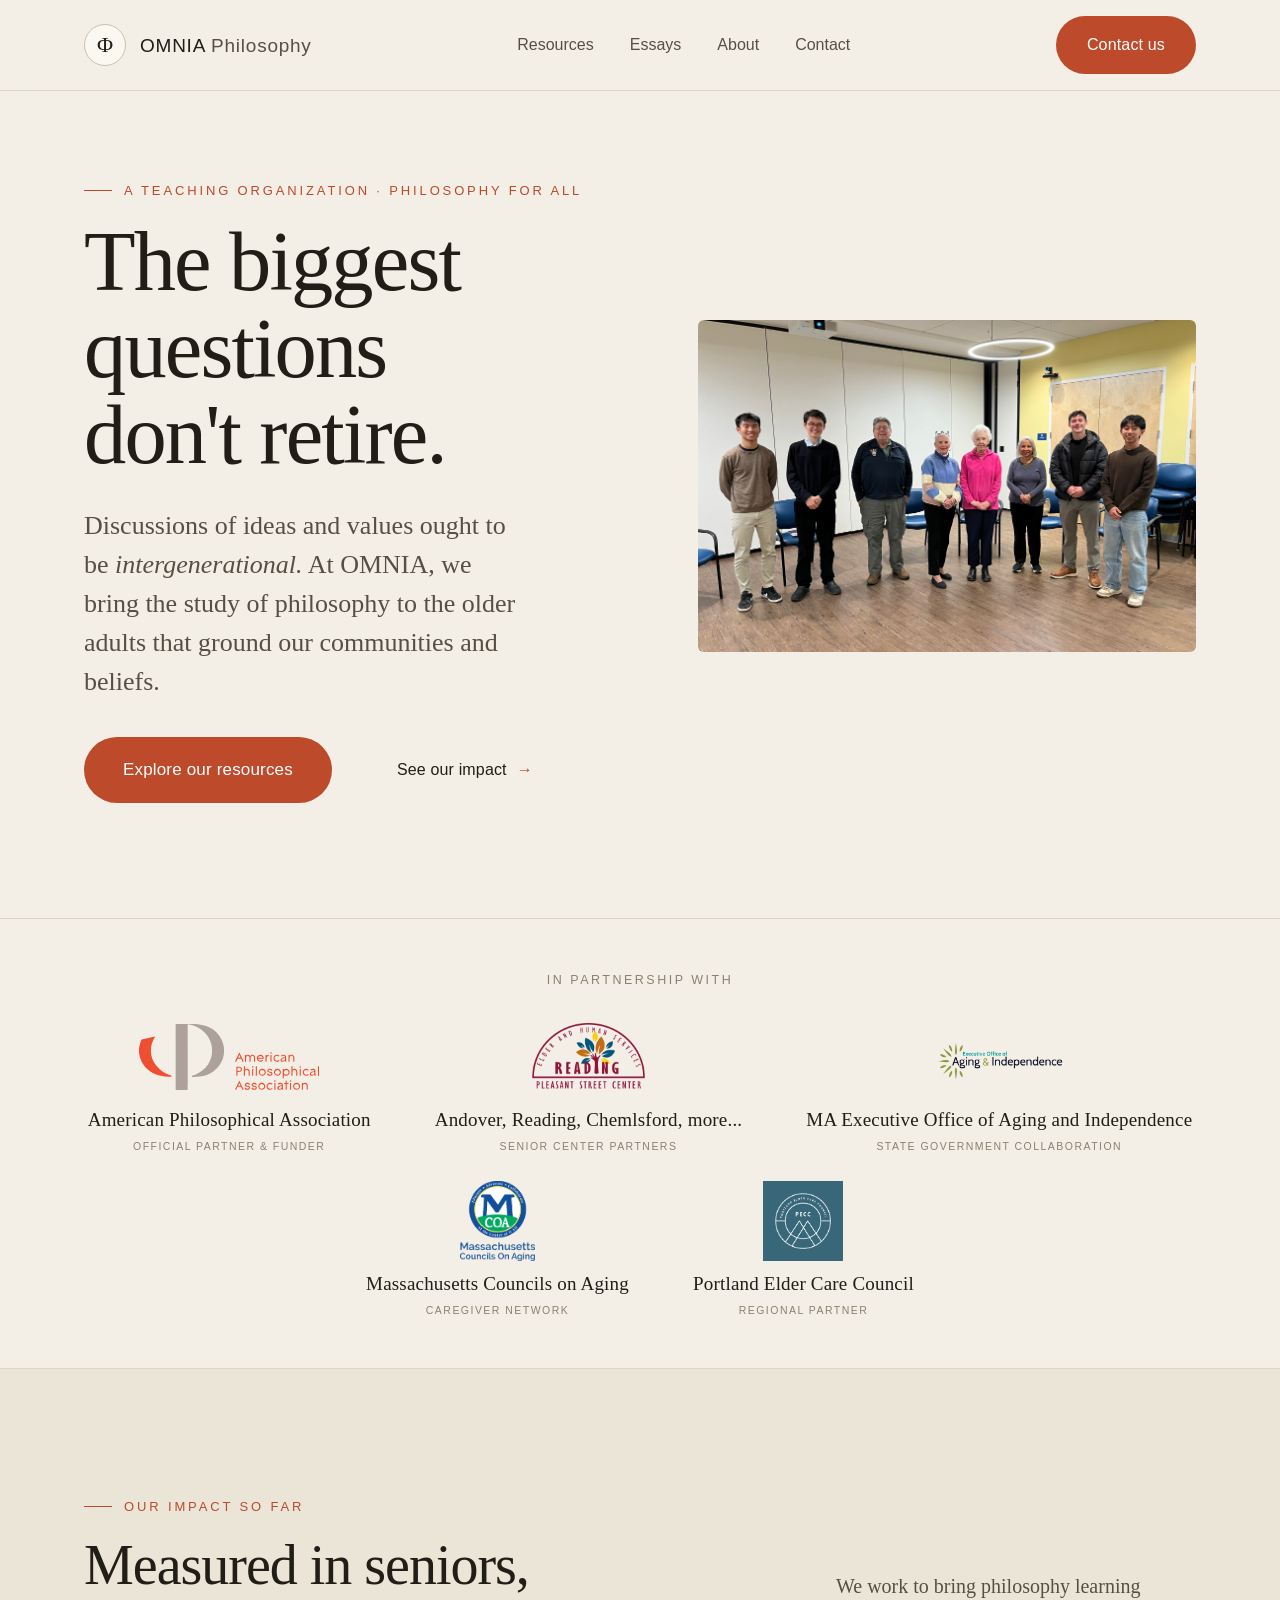
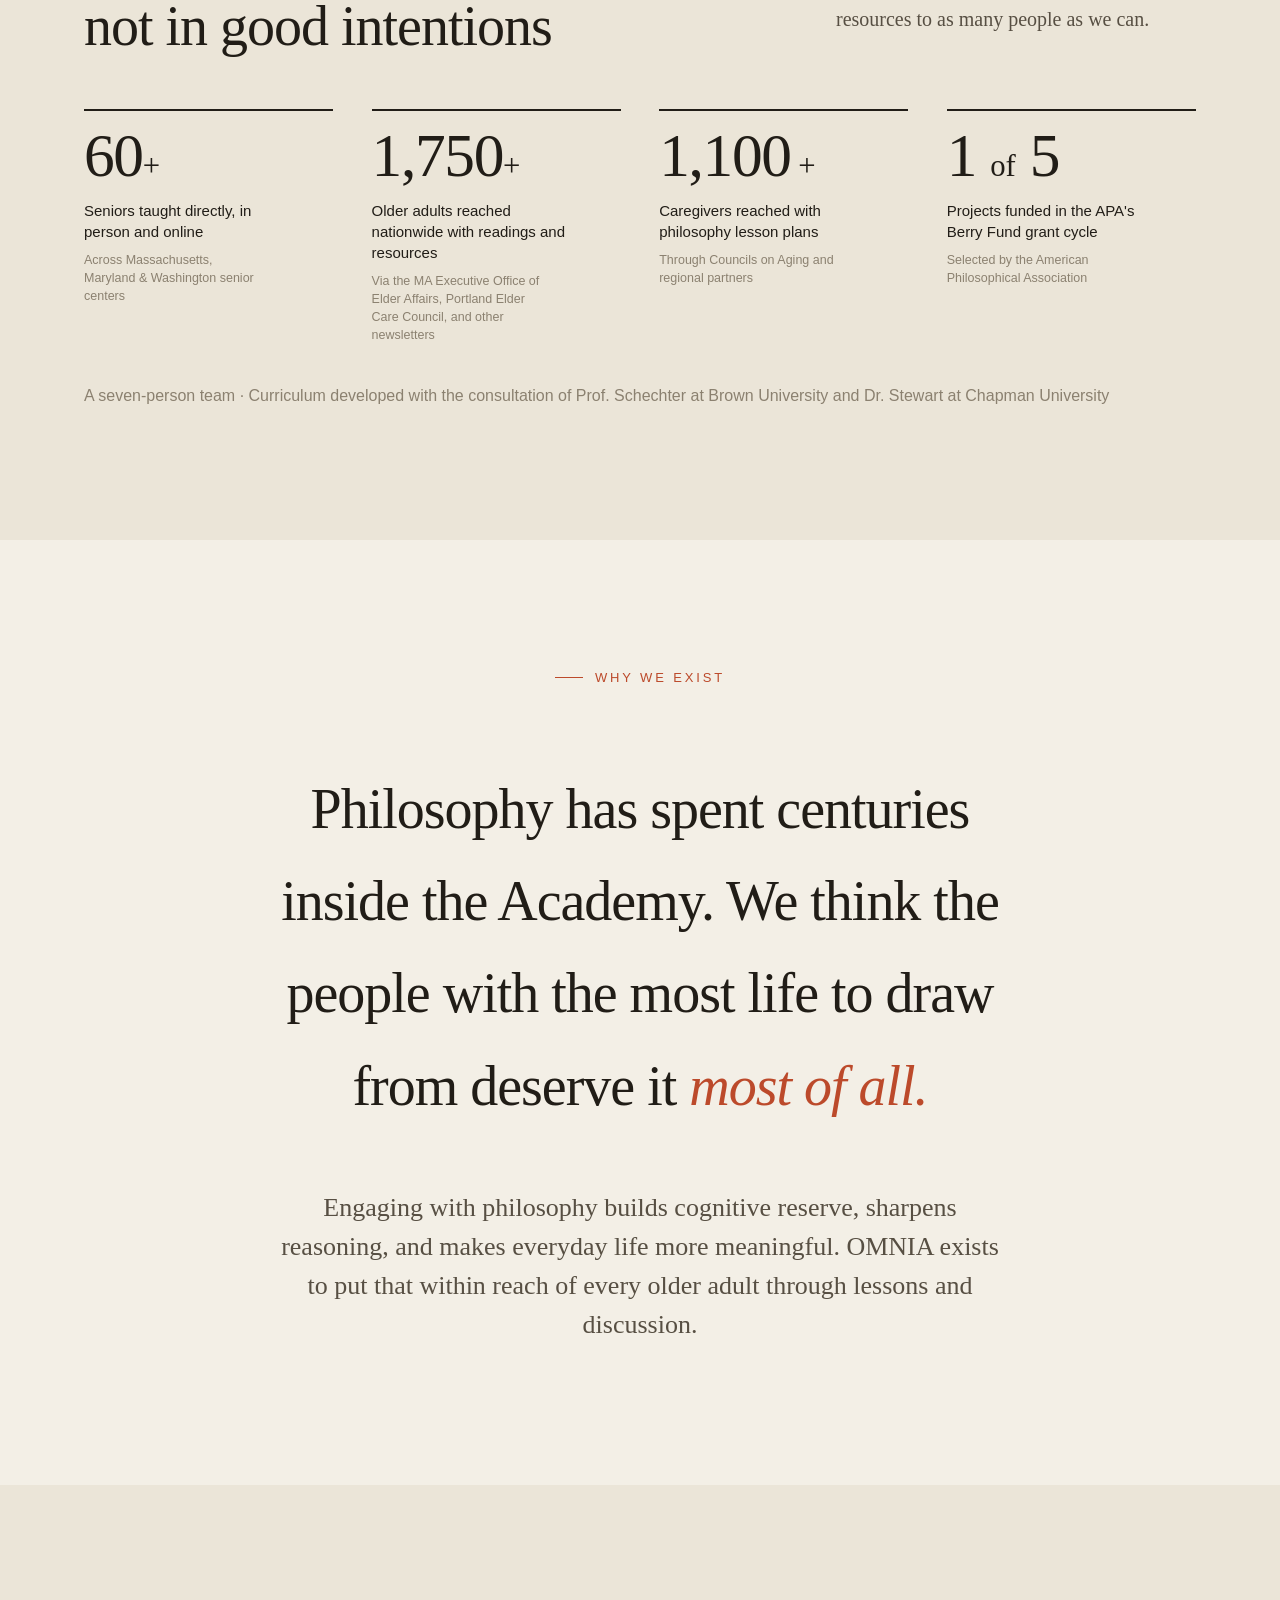
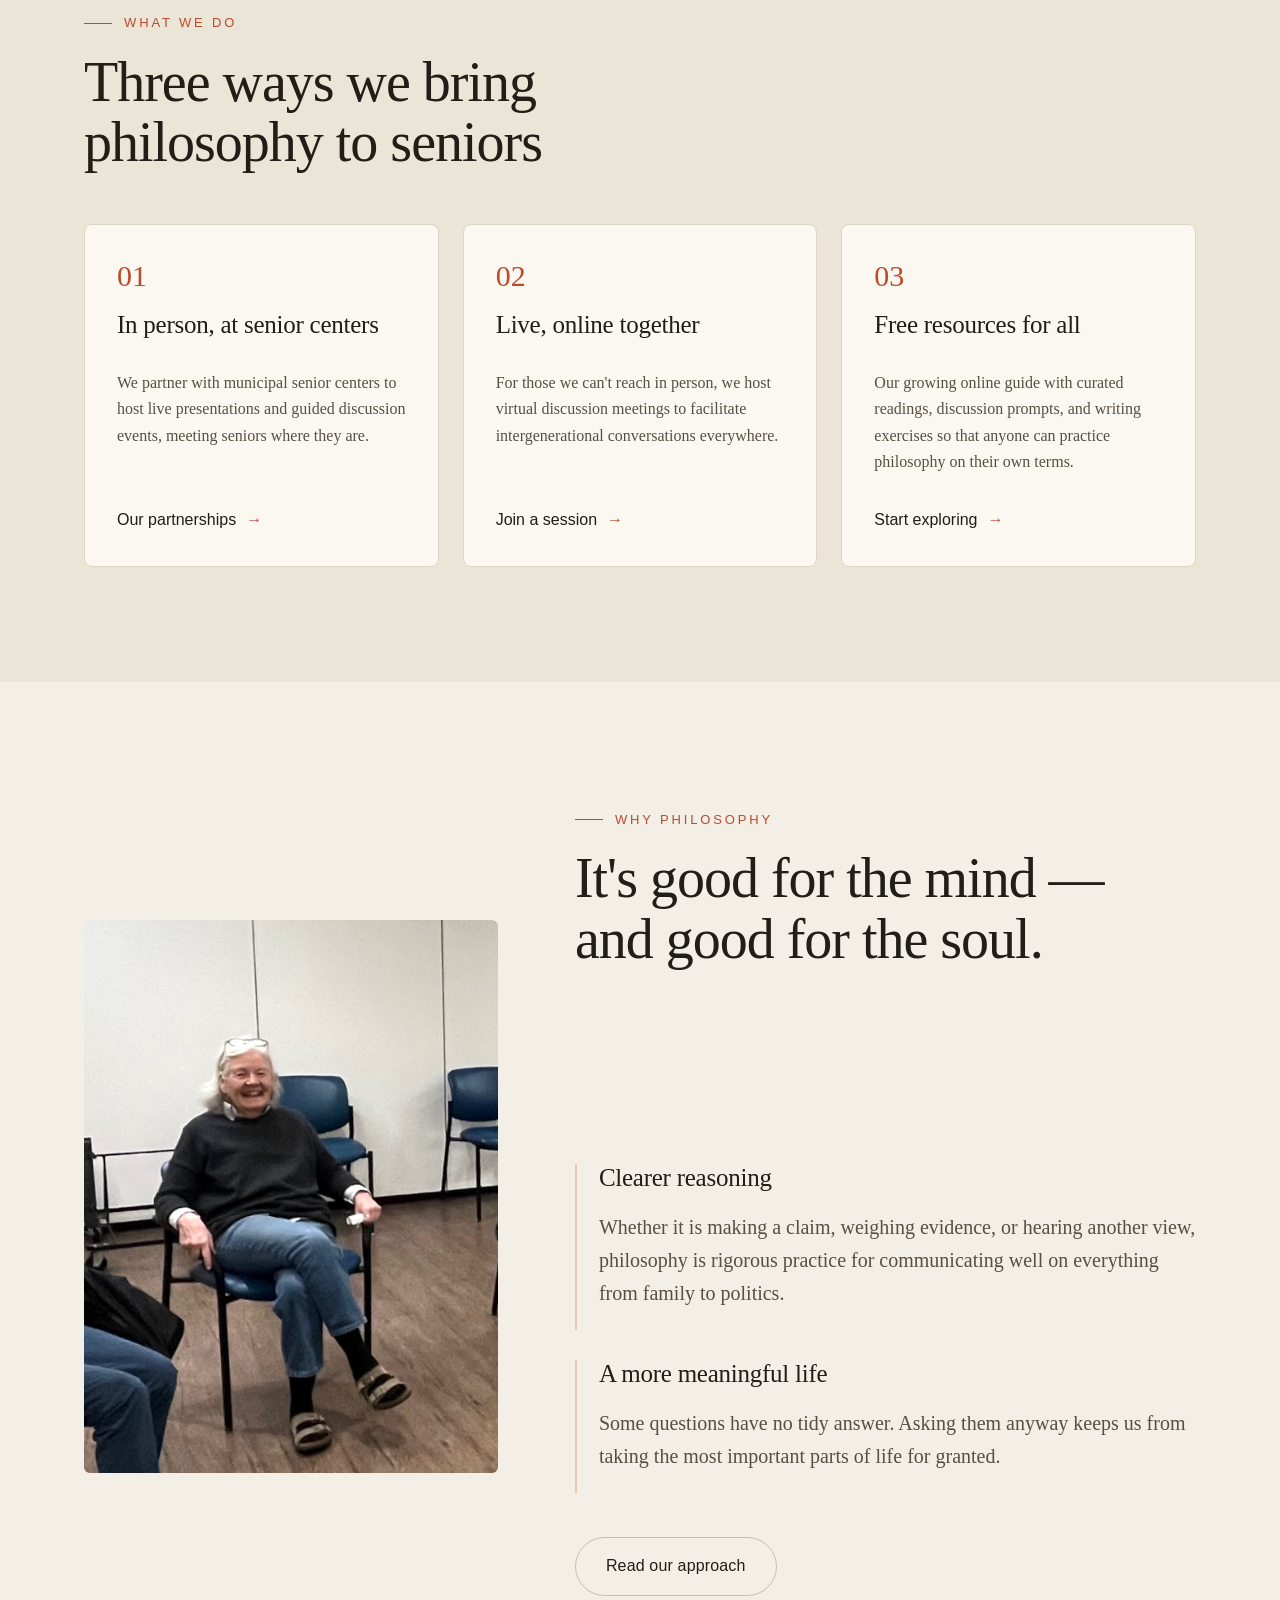
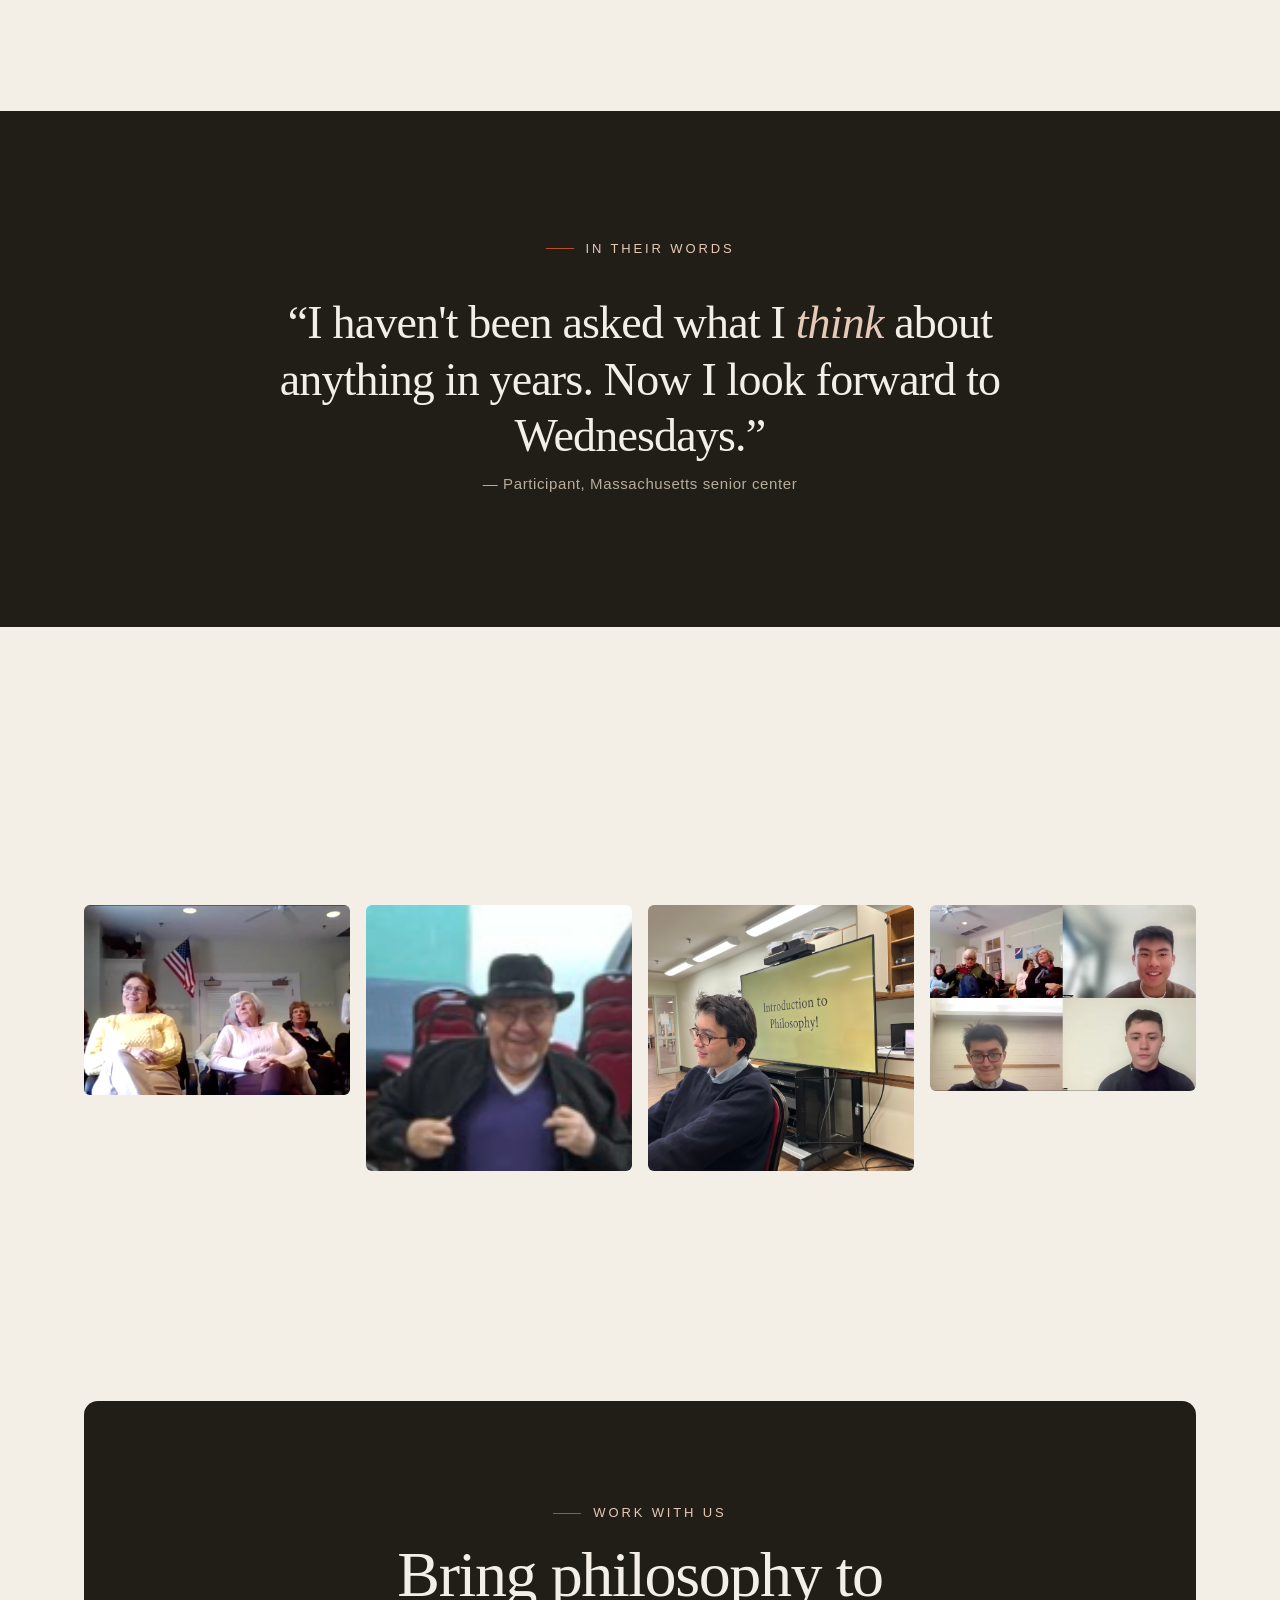
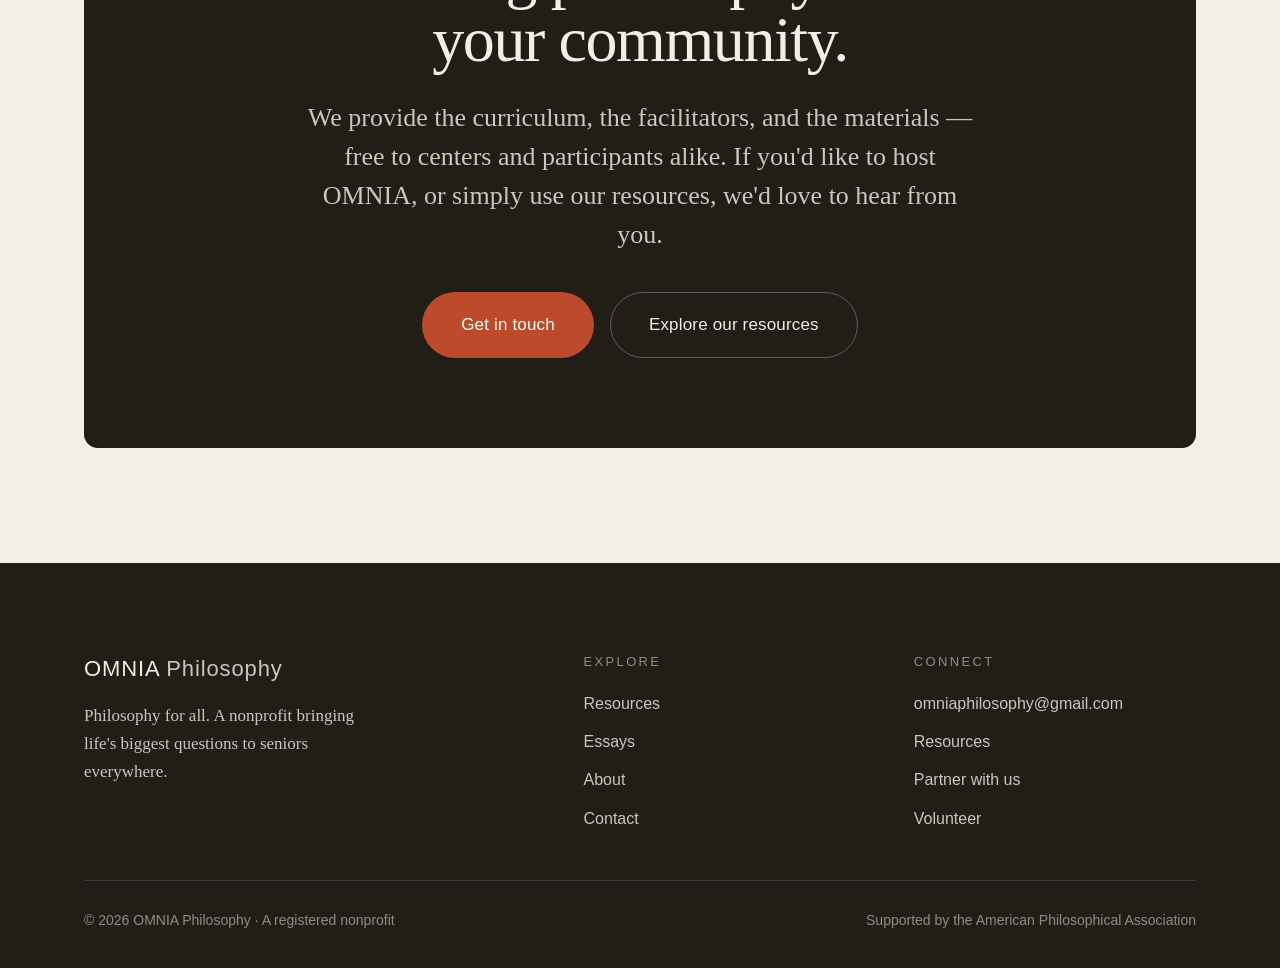
==== commit 80b6e223: "Update index.html" ====
--- a/index.html
+++ b/index.html
@@ -82,7 +82,7 @@
             <div class="hero-media">
               <div class="hero-media">
                 <img
-                  src="Images/IMG_7648.jpeg"
+                  src="images/IMG_7648.jpeg"
                   alt="Seniors engaged in a philosophy discussion at a senior center"
                   style="
                     width: 100%;
@@ -114,7 +114,7 @@
             <div class="partner-logo">
               <img
                 class="partner-img"
-                src="Images/American_Philosophical_Association_logo.svg"
+                src="images/American_Philosophical_Association_logo.svg"
                 alt="American Philosophical Association logo"
               />
               <span class="partner-name"
@@ -125,7 +125,7 @@
             <div class="partner-logo">
               <img
                 class="partner-img"
-                src="Images/reading-senior-center-logo.png"
+                src="images/reading-senior-center-logo.png"
                 alt="Senior center partners logo"
               />
               <span class="partner-name"
@@ -136,7 +136,7 @@
             <div class="partner-logo">
               <img
                 class="partner-img"
-                src="Images/executive-office.png"
+                src="images/executive-office.png"
                 alt="MA Executive Office of Aging and Independence logo"
               />
               <span class="partner-name"
@@ -147,7 +147,7 @@
             <div class="partner-logo">
               <img
                 class="partner-img"
-                src="Images/mcoa-logo.png"
+                src="images/mcoa-logo.png"
                 alt="Massachusetts Councils on Aging logo"
               />
               <span class="partner-name">Massachusetts Councils on Aging</span>
@@ -156,7 +156,7 @@
             <div class="partner-logo">
               <img
                 class="partner-img"
-                src="Images/portland-logo.png"
+                src="images/portland-logo.png"
                 alt="Portland Elder Care Council logo"
               />
               <span class="partner-name">Portland Elder Care Council</span>
@@ -318,7 +318,7 @@
               -->
               <img
                 class="photo"
-                src="Images/screenshot-2026-06-14-2-28-41.png"
+                src="images/screenshot-2026-06-14-2-28-41.png"
                 alt="A participant mid-conversation"
                 style="aspect-ratio: 3/4"
               />
@@ -413,25 +413,25 @@
           <div class="gallery">
             <img
               class="photo"
-              src="Images/screenshot-2026-06-14-2-22-50.png"
+              src="images/screenshot-2026-06-14-2-22-50.png"
               alt="Discussion event"
               style="aspect-ratio: 1.4/1"
             />
             <img
               class="photo"
-              src="Images/screenshot-2026-06-14-2-11-15.png"
+              src="images/screenshot-2026-06-14-2-11-15.png"
               alt="Center session"
               style="aspect-ratio: 1/1"
             />
             <img
               class="photo"
-              src="Images/IMG_7245.jpeg"
+              src="images/IMG_7245.jpeg"
               alt="A reading group"
               style="aspect-ratio: 1/1"
             />
             <img
               class="photo"
-              src="Images/screenshot-2026-06-14-2-17-18.png"
+              src="images/screenshot-2026-06-14-2-17-18.png"
               alt="Online meeting"
               style="aspect-ratio: 1/0.7"
             />
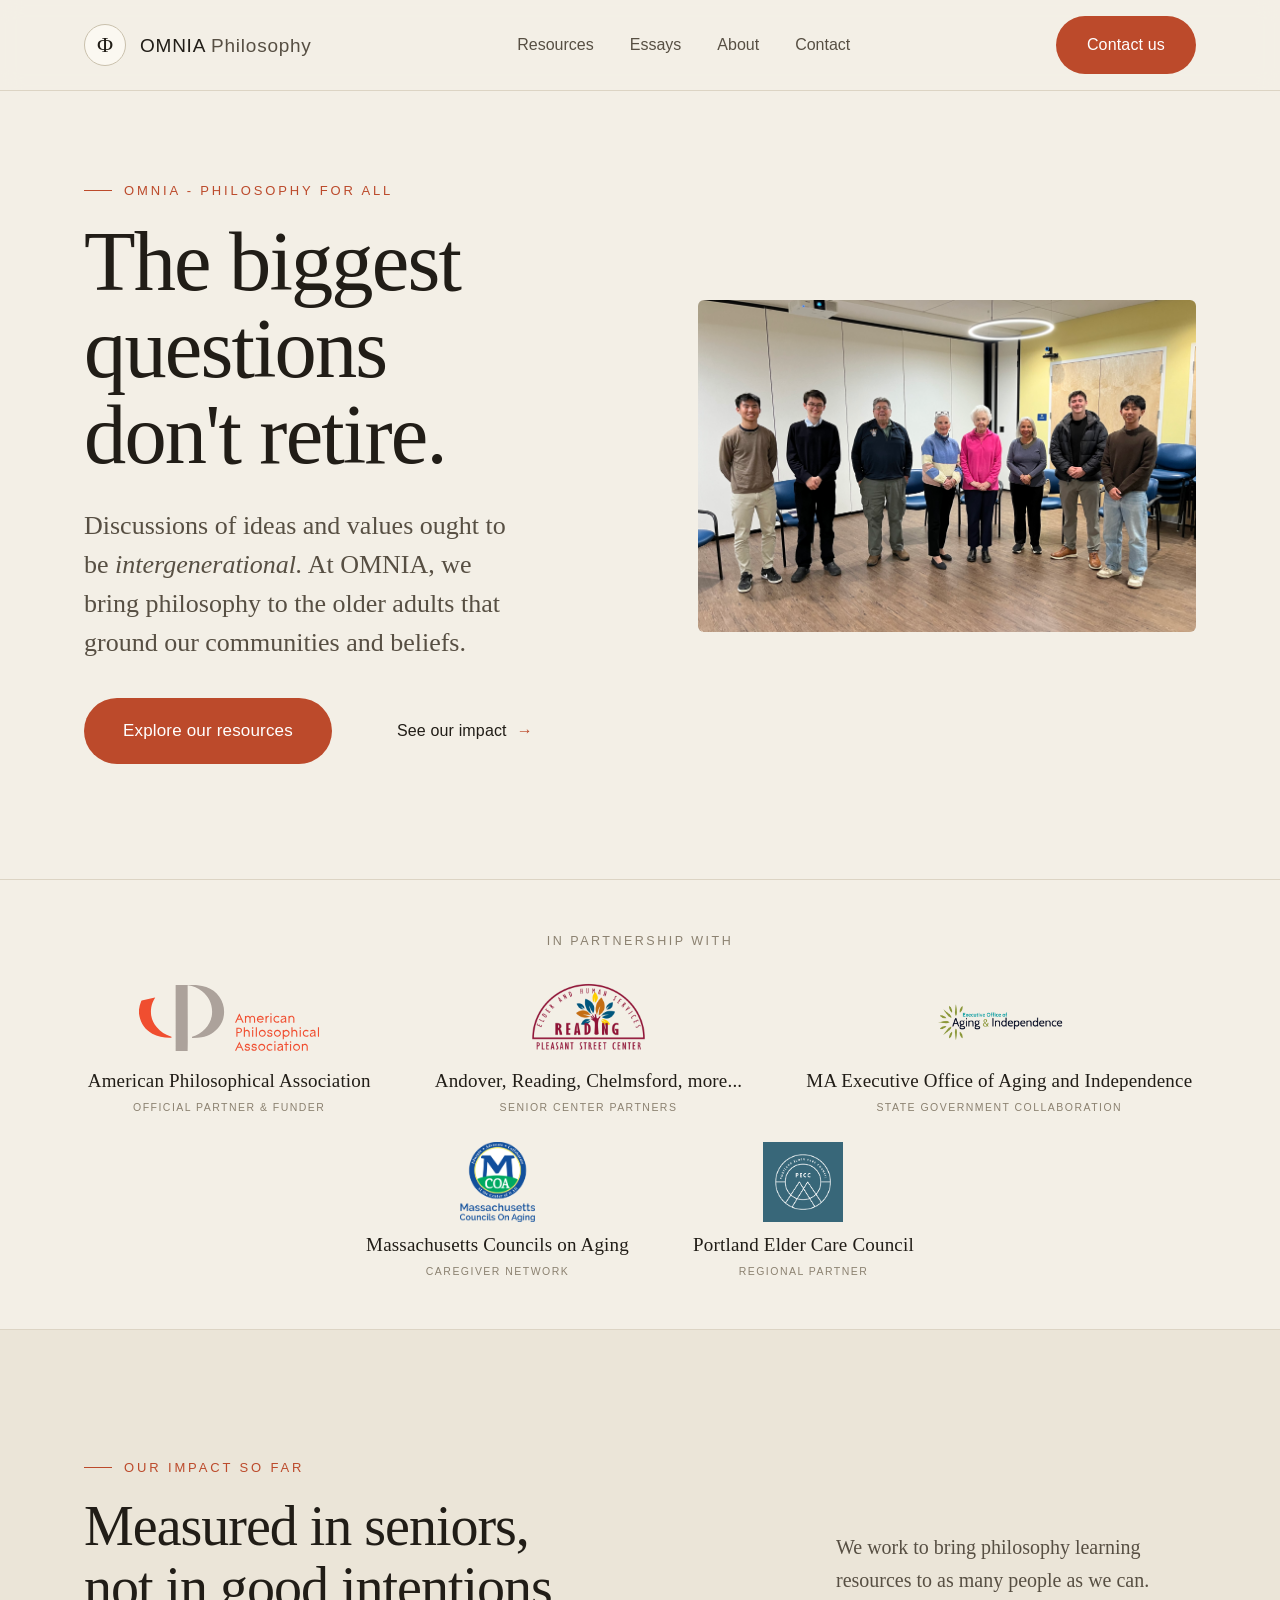
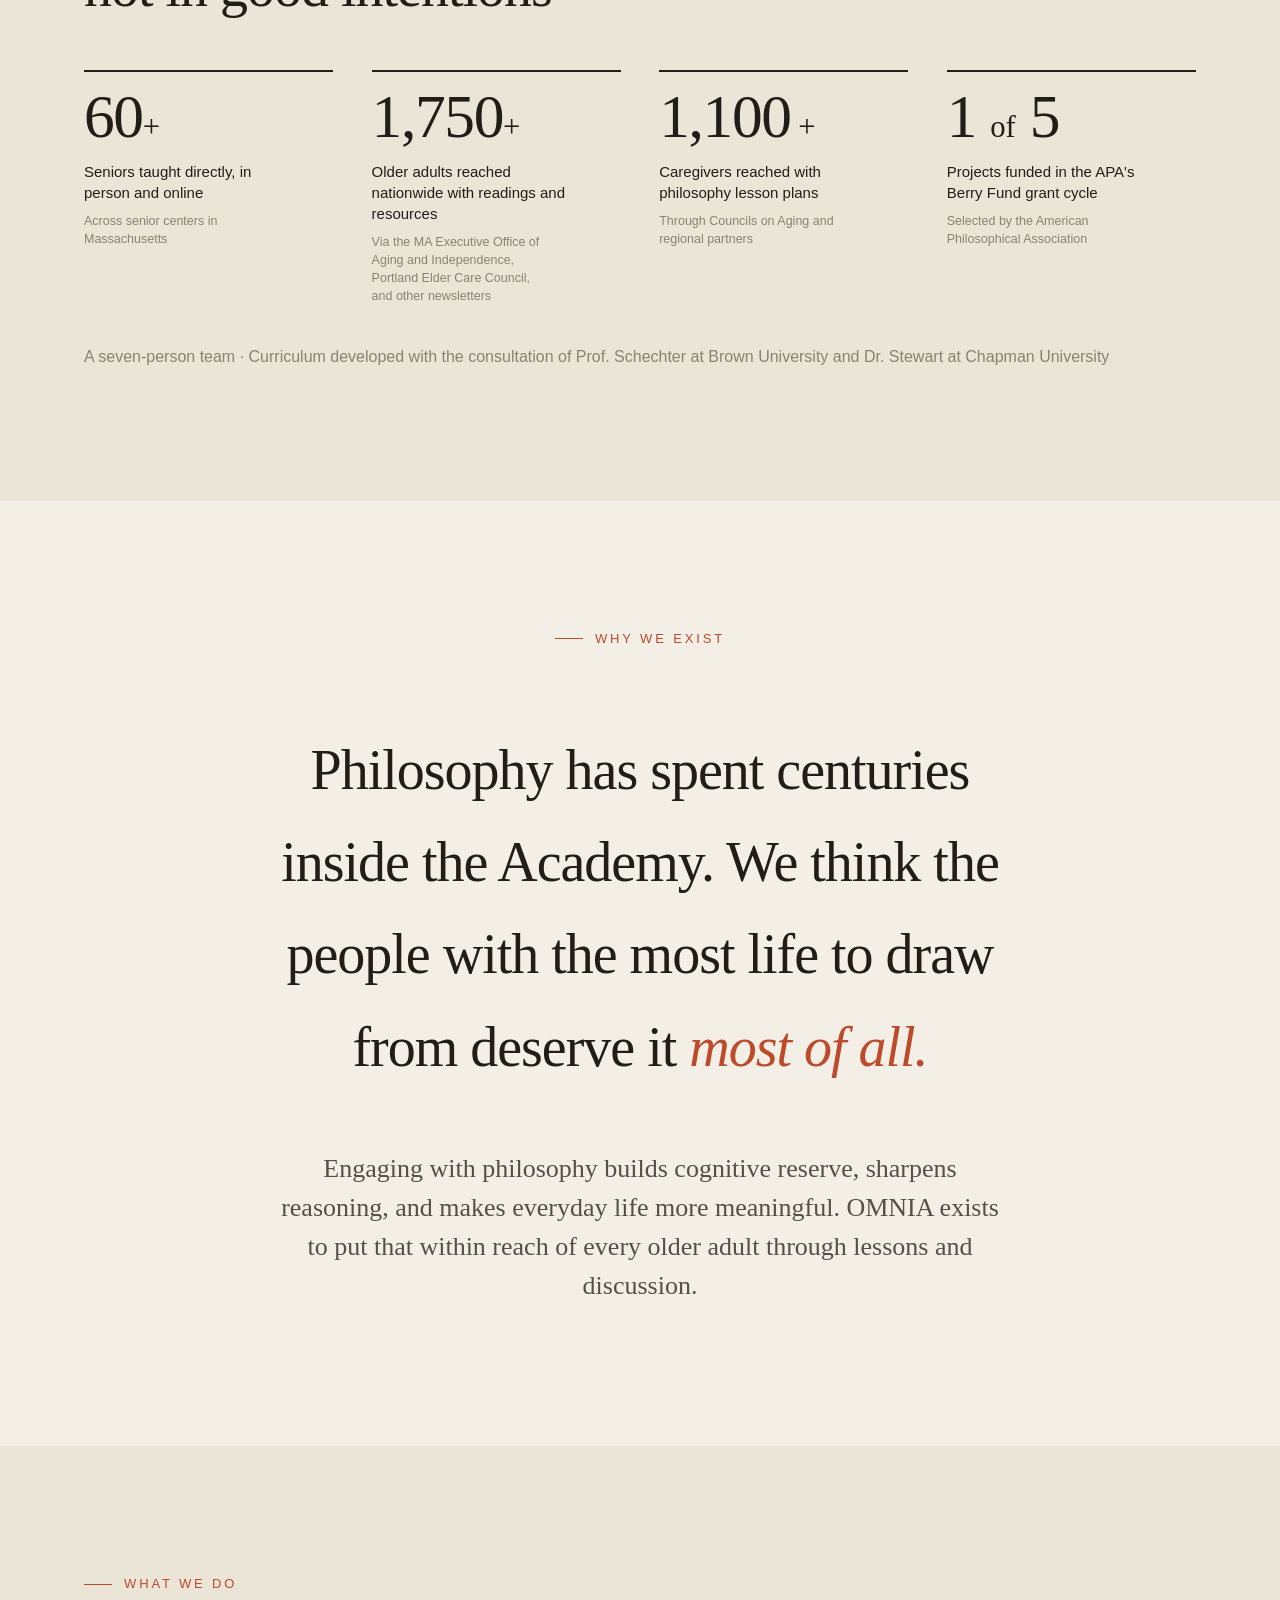
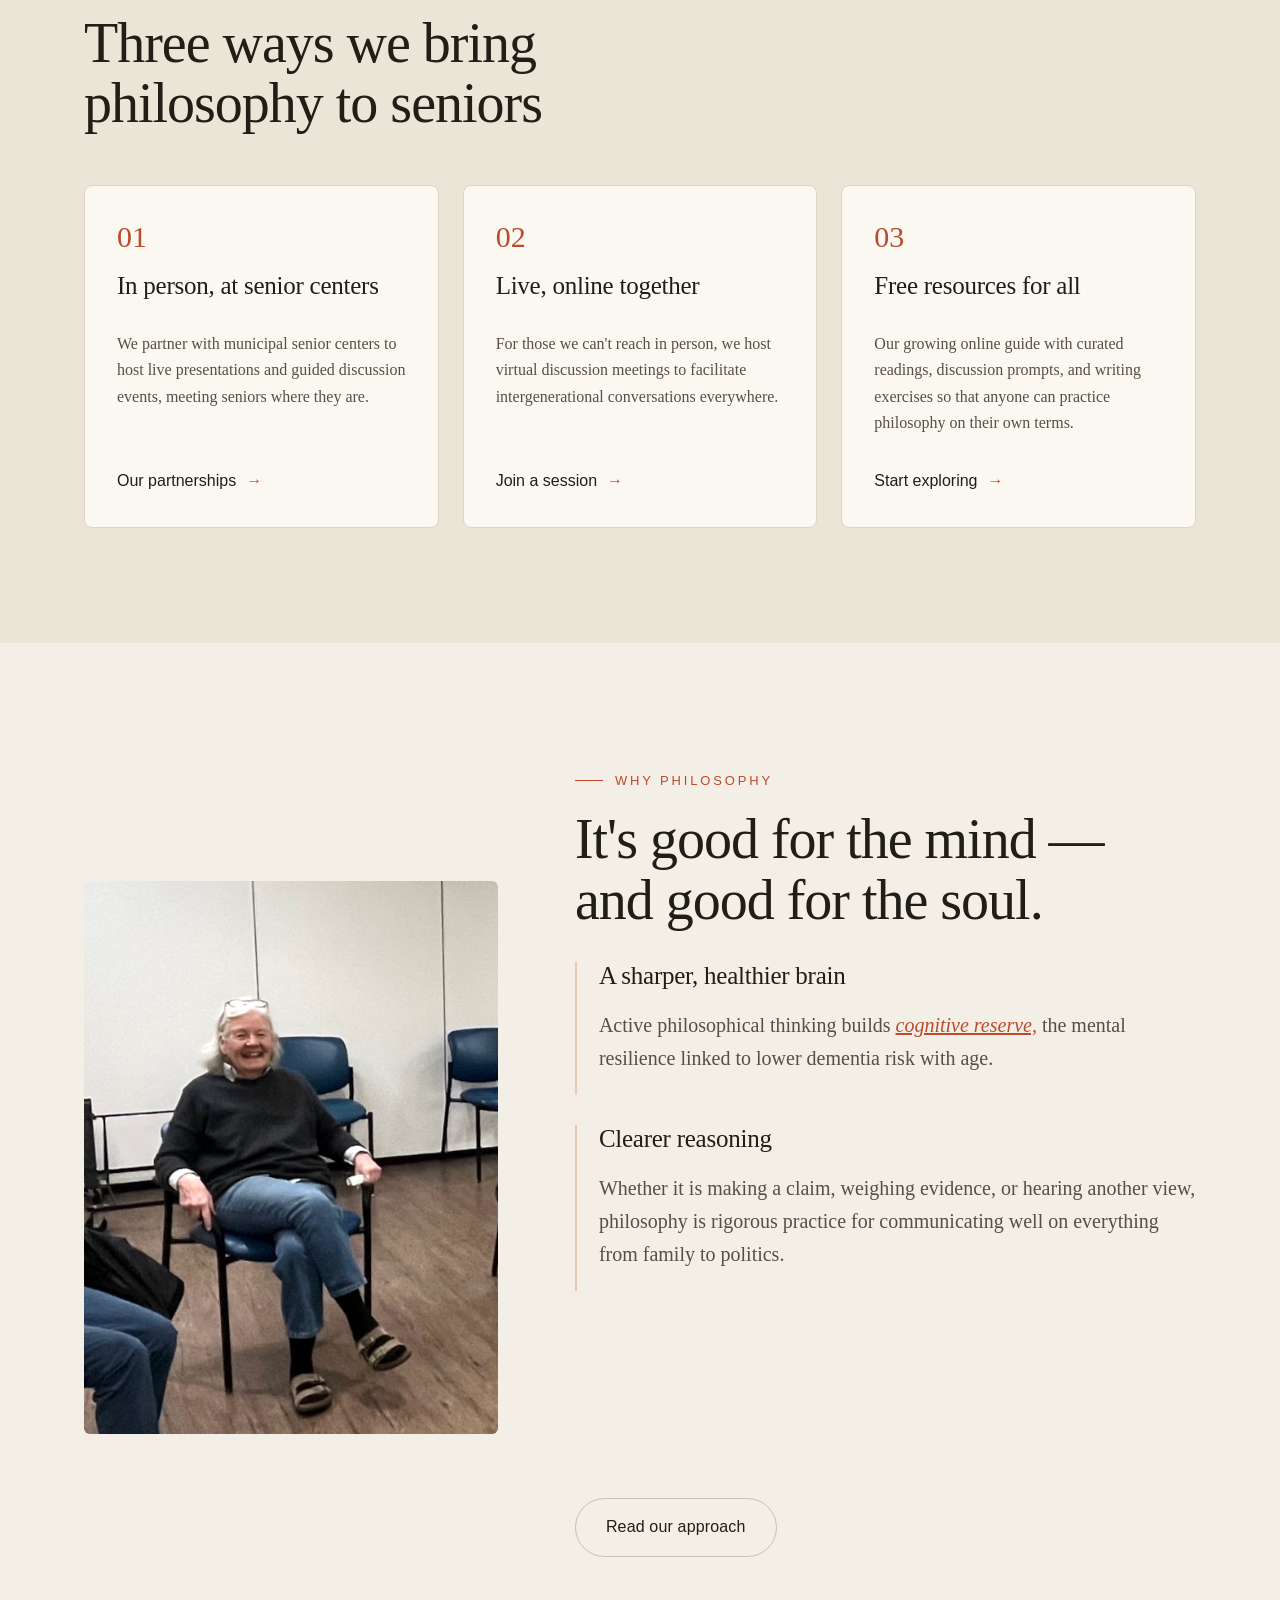
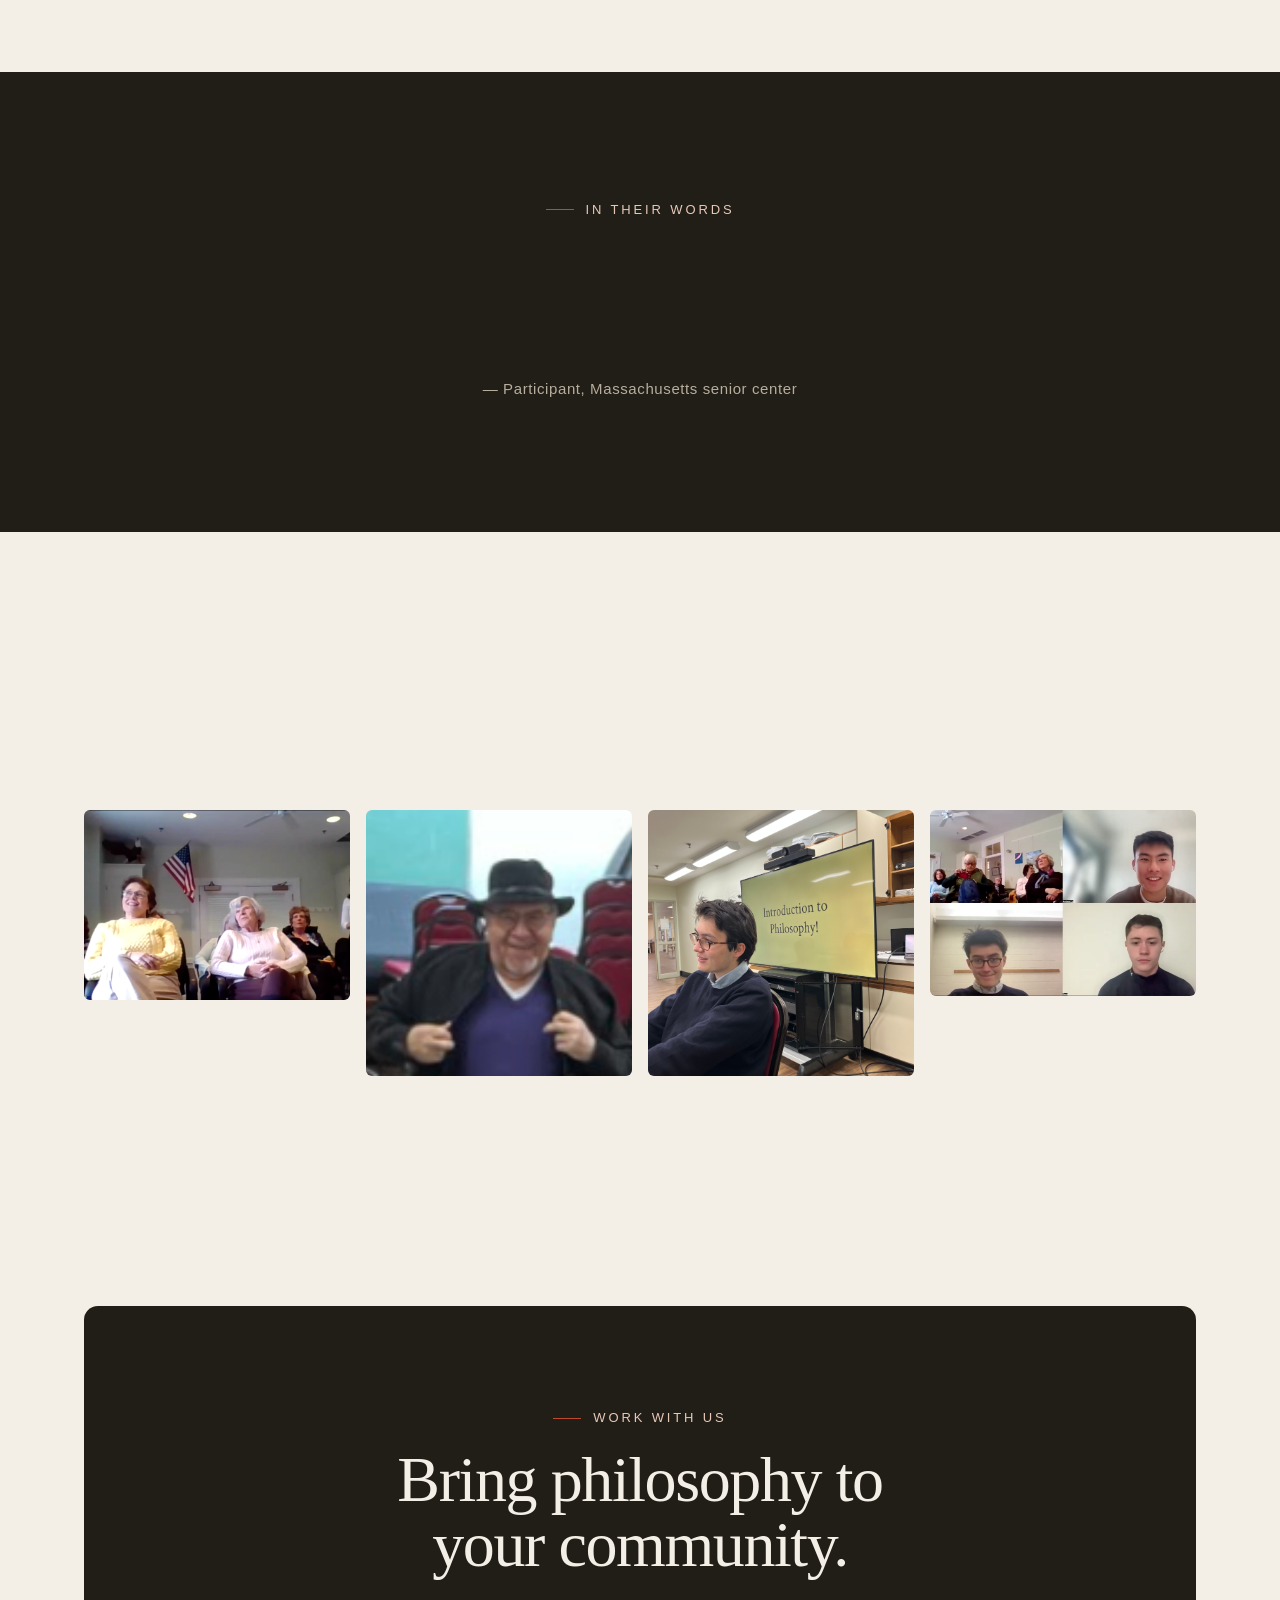
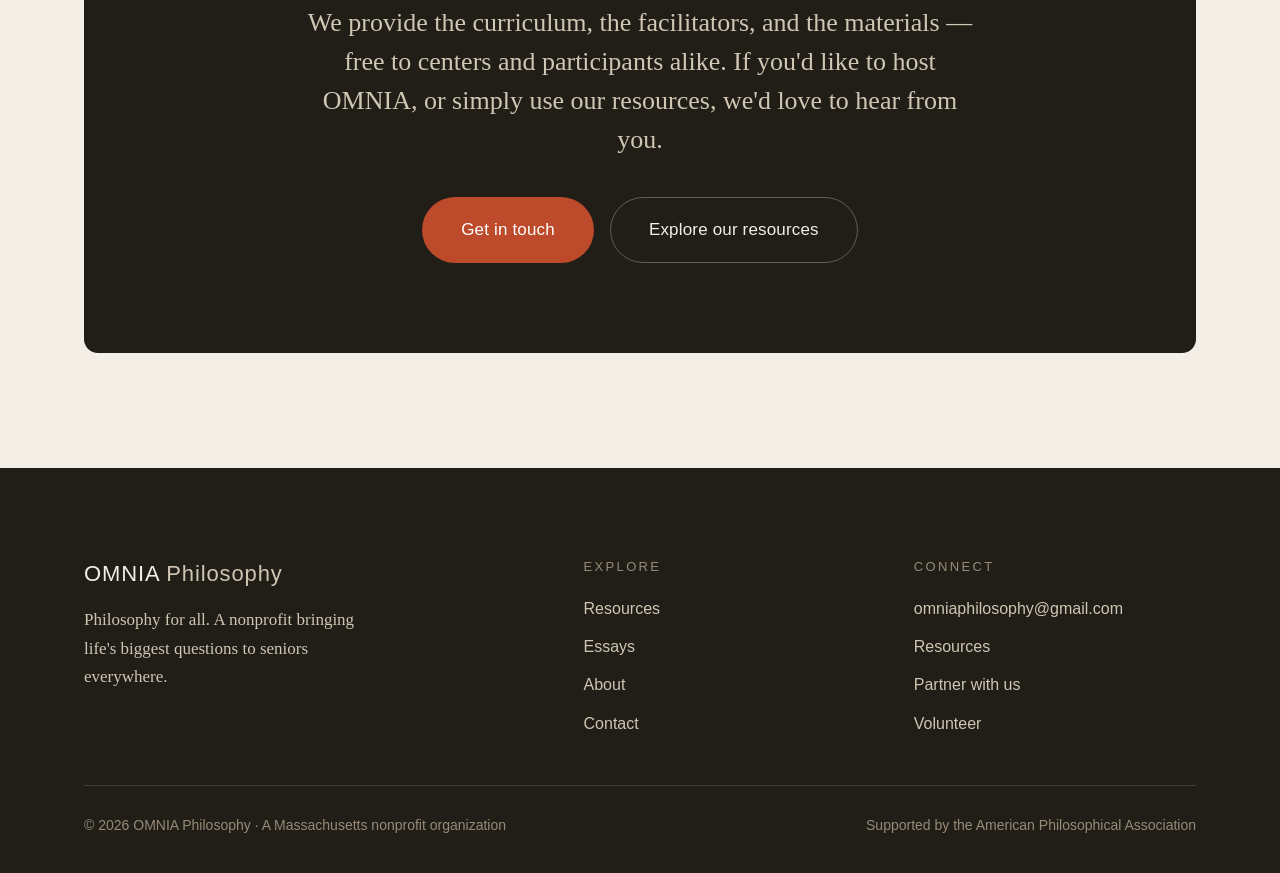
==== commit ca30342c: "Update index.html" ====
--- a/index.html
+++ b/index.html
@@ -15,6 +15,7 @@
       rel="stylesheet"
     />
     <link rel="stylesheet" href="assets/styles.css" />
+    <link rel="icon" type="image/x-icon" href="images/screenshot-2026-06-14-2-59-07.png">
   </head>
   <body>
     <script>
@@ -61,12 +62,12 @@
           <div class="hero-grid">
             <div class="hero-copy">
               <p class="eyebrow">
-                A Teaching Organization · Philosophy for all
+                OMNIA - Philosophy for all
               </p>
               <h1 class="display">The biggest questions<br />don't retire.</h1>
               <p class="lede" style="margin-top: 28px; max-width: 34ch">
                 Discussions of ideas and values ought to be
-                <em> intergenerational.</em> At OMNIA, we bring the study of
+                <em> intergenerational.</em> At OMNIA, we bring
                 philosophy to the older adults that ground our communities and
                 beliefs.
               </p>
@@ -129,7 +130,7 @@
                 alt="Senior center partners logo"
               />
               <span class="partner-name"
-                >Andover, Reading, Chemlsford, more...</span
+                >Andover, Reading, Chelmsford, more...</span
               >
               <small>Senior Center Partners</small>
             </div>
@@ -188,7 +189,7 @@
                 Seniors taught directly, in person and online
               </div>
               <div class="metric-src">
-                Across Massachusetts, Maryland &amp; Washington senior centers
+                Across senior centers in Massachusetts
               </div>
             </div>
             <div class="metric">
@@ -197,7 +198,7 @@
                 Older adults reached nationwide with readings and resources
               </div>
               <div class="metric-src">
-                Via the MA Executive Office of Elder Affairs, Portland Elder
+                Via the MA Executive Office of Aging and Independence, Portland Elder
                 Care Council, and other newsletters
               </div>
             </div>
@@ -377,8 +378,7 @@
             In their words
           </p>
           <blockquote class="pull">
-            “I haven't been asked what I <em>think</em> about anything in years.
-            Now I look forward to Wednesdays.”
+            “We want a space to talk about <em>big ideas</em>. You don't get that at Sunday bingo.”
           </blockquote>
           <p
             class="muted"
@@ -515,7 +515,7 @@
           </div>
         </div>
         <div class="footer-bottom">
-          <span>© 2026 OMNIA Philosophy · A registered nonprofit</span>
+          <span>© 2026 OMNIA Philosophy · A Massachusetts nonprofit organization</span>
           <span>Supported by the American Philosophical Association</span>
         </div>
       </div>
